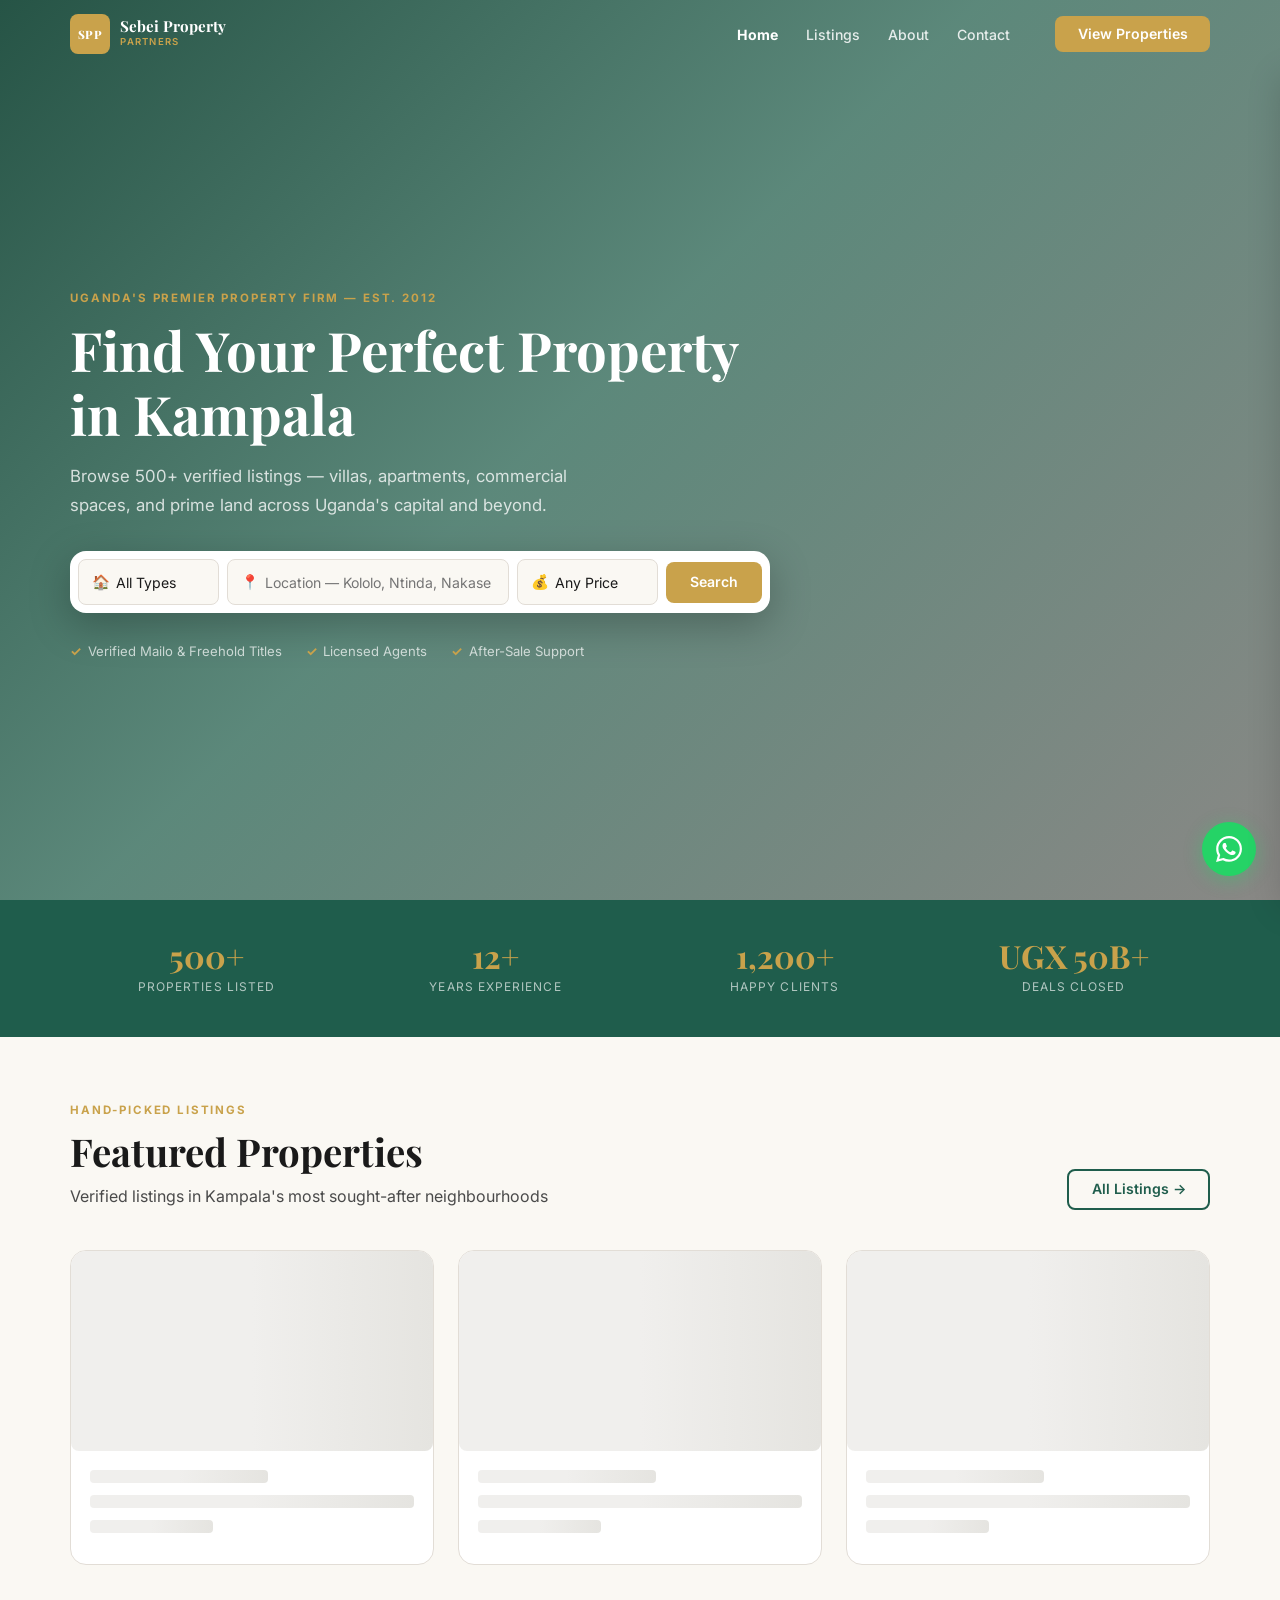
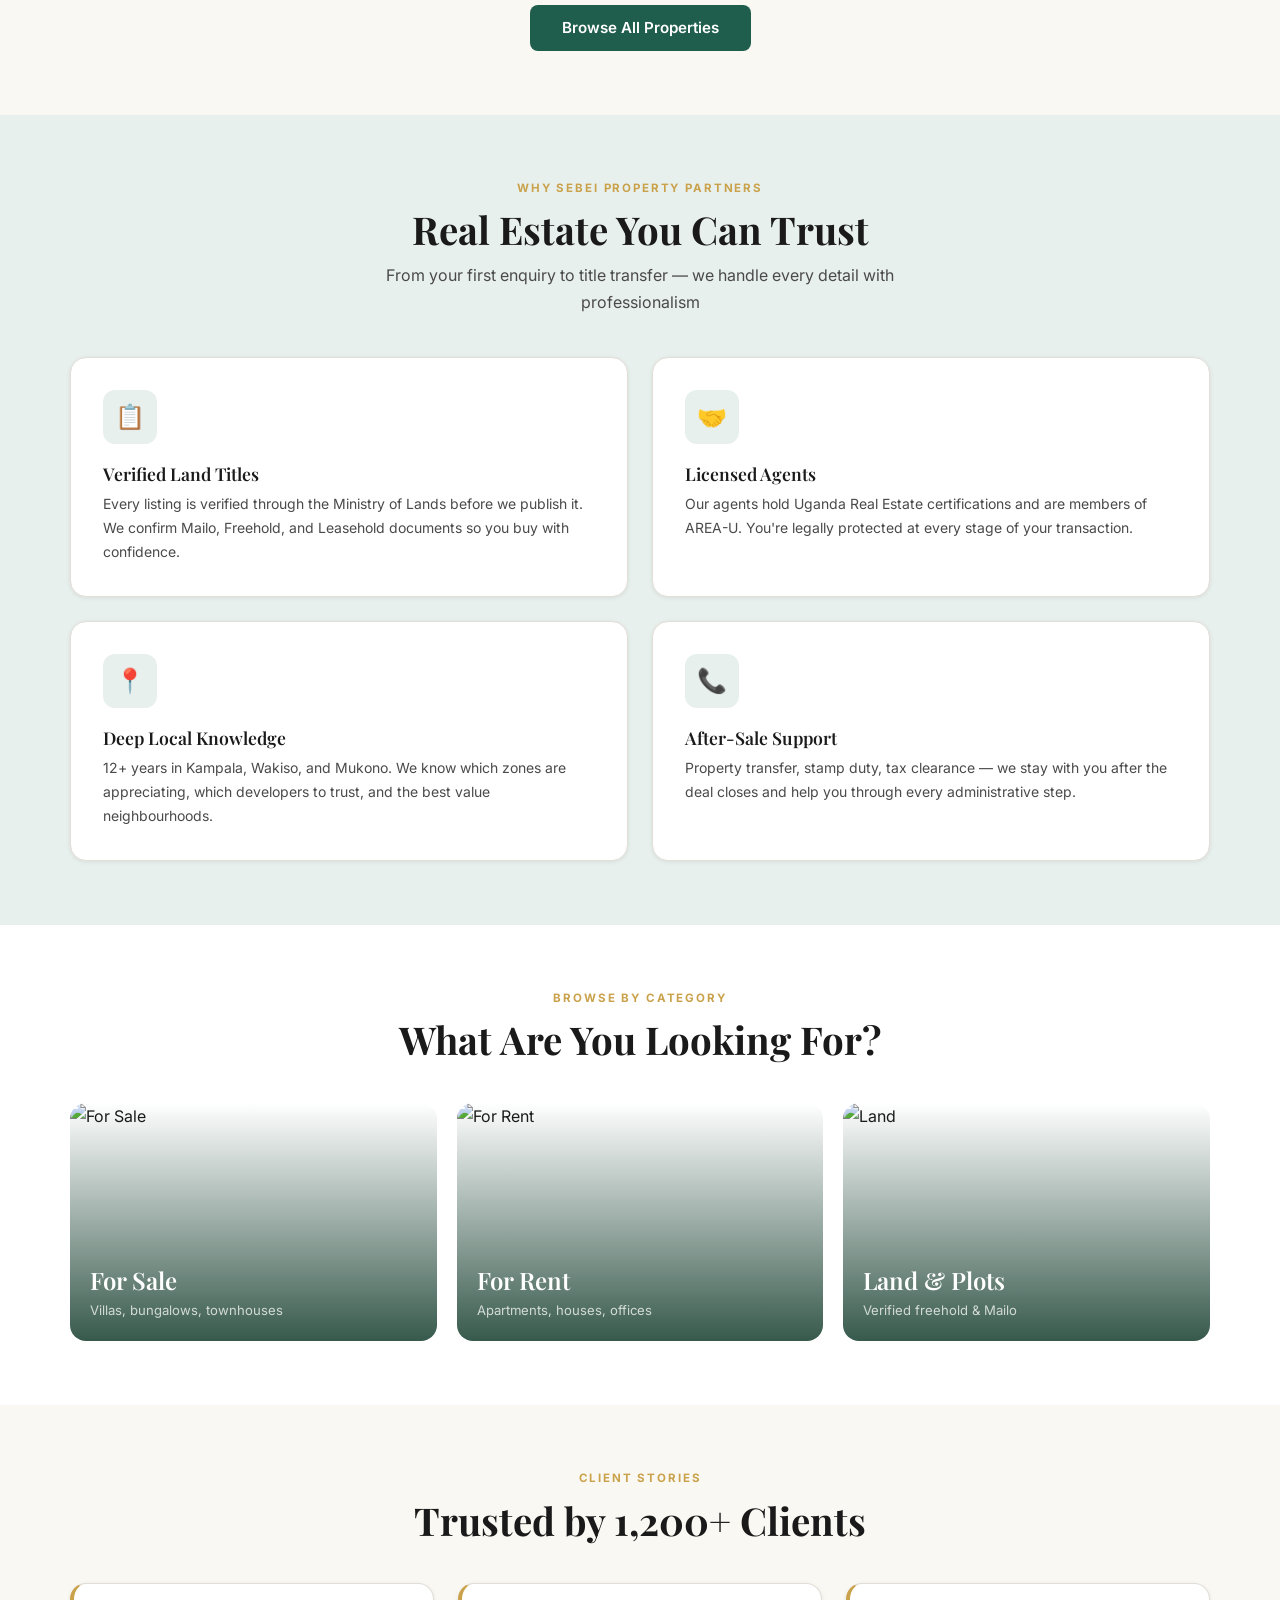
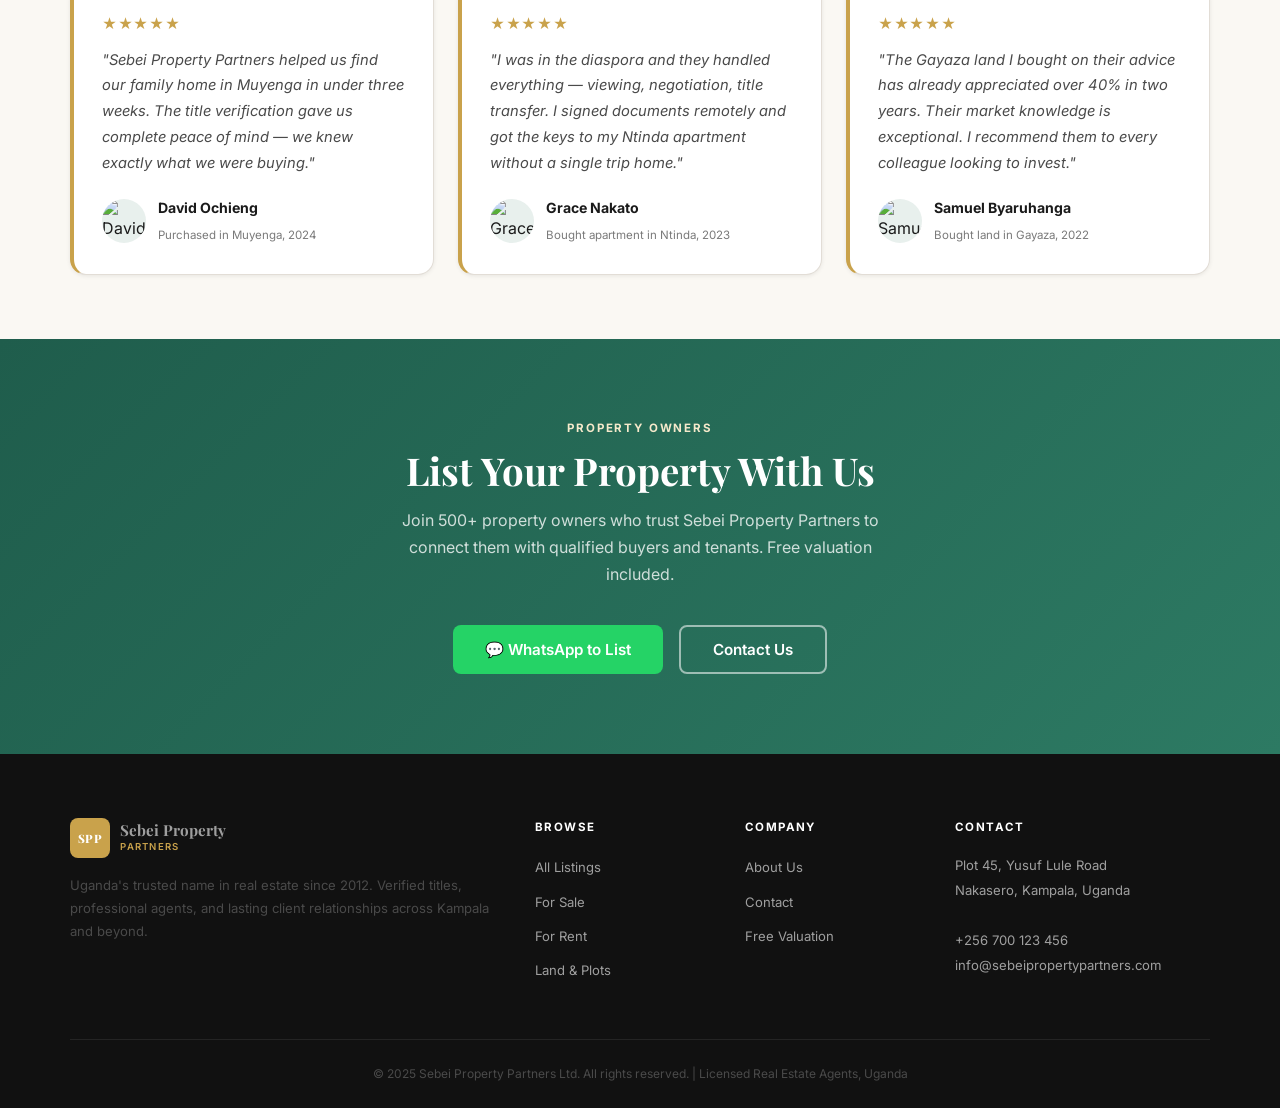
==== index.html @ 954063c1 "Launch Sebei Property Partners website Multi-page real estate site: home, listings, property detail," ====
<!DOCTYPE html>
<html lang="en">
<head>
  <meta charset="UTF-8">
  <meta name="viewport" content="width=device-width, initial-scale=1.0">
  <title>Sebei Property Partners — Premier Real Estate in Uganda</title>
  <meta name="description" content="Find your dream property in Kampala. Verified houses, apartments, and land for sale or rent. Licensed agents, verified titles.">
  <meta property="og:title" content="Sebei Property Partners">
  <meta property="og:description" content="Uganda's premier real estate firm. Verified listings, licensed agents.">
  <link rel="preconnect" href="https://fonts.googleapis.com">
  <link rel="preconnect" href="https://fonts.gstatic.com" crossorigin>
  <link href="https://fonts.googleapis.com/css2?family=Inter:wght@400;500;600;700&family=Playfair+Display:ital,wght@0,400;0,600;0,700;1,400&display=swap" rel="stylesheet">
  <script src="https://cdn.jsdelivr.net/npm/@supabase/supabase-js@2"></script>
  <link rel="stylesheet" href="css/style.css">
</head>
<body>

<!-- ===== NAV ===== -->
<nav class="nav transparent" id="mainNav">
  <div class="nav-inner">
    <a href="index.html" class="nav-logo">
      <span class="logo-icon">SPP</span>
      <div>
        <span class="logo-name">Sebei Property</span>
        <span class="logo-sub">Partners</span>
      </div>
    </a>
    <ul class="nav-links">
      <li><a href="index.html" class="active">Home</a></li>
      <li><a href="listings.html">Listings</a></li>
      <li><a href="about.html">About</a></li>
      <li><a href="contact.html">Contact</a></li>
    </ul>
    <a href="listings.html" class="btn btn-gold nav-cta">View Properties</a>
    <button class="nav-toggle" id="navToggle" aria-label="Open menu">
      <span></span><span></span><span></span>
    </button>
  </div>
</nav>
<div class="nav-mobile" id="navMobile">
  <ul>
    <li><a href="index.html">Home</a></li>
    <li><a href="listings.html">Listings</a></li>
    <li><a href="about.html">About</a></li>
    <li><a href="contact.html">Contact</a></li>
  </ul>
  <a href="listings.html" class="btn btn-gold btn-block" style="margin-top:1rem">View Properties</a>
  <a href="https://wa.me/256700123456" class="btn btn-whatsapp btn-block" style="margin-top:0.5rem" target="_blank">💬 WhatsApp Us</a>
</div>

<!-- ===== HERO ===== -->
<section class="hero">
  <div class="hero-bg"></div>
  <div class="hero-overlay"></div>
  <div class="hero-content">
    <span class="overline">Uganda's Premier Property Firm — Est. 2012</span>
    <h1>Find Your Perfect Property<br>in Kampala</h1>
    <p>Browse 500+ verified listings — villas, apartments, commercial spaces, and prime land across Uganda's capital and beyond.</p>

    <div class="search-box" id="heroSearch">
      <div class="field-wrap">
        <span class="field-icon">🏠</span>
        <select id="searchType" aria-label="Property type">
          <option value="">All Types</option>
          <option value="sale">For Sale</option>
          <option value="rent">For Rent</option>
          <option value="land">Land</option>
        </select>
      </div>
      <div class="field-wrap" style="flex:2">
        <span class="field-icon">📍</span>
        <input type="text" id="searchLocation" placeholder="Location — Kololo, Ntinda, Nakasero…" aria-label="Location">
      </div>
      <div class="field-wrap">
        <span class="field-icon">💰</span>
        <select id="searchPrice" aria-label="Max price">
          <option value="">Any Price</option>
          <option value="200000000">Up to UGX 200M</option>
          <option value="500000000">Up to UGX 500M</option>
          <option value="1000000000">Up to UGX 1B</option>
          <option value="9999999999">UGX 1B+</option>
        </select>
      </div>
      <button class="btn btn-gold" onclick="doHeroSearch()">Search</button>
    </div>

    <div class="hero-trust">
      <span>Verified Mailo &amp; Freehold Titles</span>
      <span>Licensed Agents</span>
      <span>After-Sale Support</span>
    </div>
  </div>
</section>

<!-- ===== STATS ===== -->
<div class="stats-bar">
  <div class="container">
    <div class="stats-grid">
      <div class="stat-item"><strong>500+</strong><span>Properties Listed</span></div>
      <div class="stat-item"><strong>12+</strong><span>Years Experience</span></div>
      <div class="stat-item"><strong>1,200+</strong><span>Happy Clients</span></div>
      <div class="stat-item"><strong>UGX 50B+</strong><span>Deals Closed</span></div>
    </div>
  </div>
</div>

<!-- ===== FEATURED LISTINGS ===== -->
<section class="section" style="background:var(--cream)">
  <div class="container">
    <div style="display:flex;align-items:flex-end;justify-content:space-between;flex-wrap:wrap;gap:1rem;margin-bottom:2.5rem">
      <div>
        <span class="overline">Hand-Picked Listings</span>
        <h2>Featured Properties</h2>
        <p style="margin-top:0.5rem">Verified listings in Kampala's most sought-after neighbourhoods</p>
      </div>
      <a href="listings.html" class="btn btn-outline" style="flex-shrink:0">All Listings →</a>
    </div>

    <div class="properties-grid" id="featuredGrid">
      <div class="sk-card"><div class="skeleton sk-img"></div><div class="sk-body"><div class="skeleton sk-line short"></div><div class="skeleton sk-line"></div><div class="skeleton sk-line shorter"></div></div></div>
      <div class="sk-card"><div class="skeleton sk-img"></div><div class="sk-body"><div class="skeleton sk-line short"></div><div class="skeleton sk-line"></div><div class="skeleton sk-line shorter"></div></div></div>
      <div class="sk-card"><div class="skeleton sk-img"></div><div class="sk-body"><div class="skeleton sk-line short"></div><div class="skeleton sk-line"></div><div class="skeleton sk-line shorter"></div></div></div>
    </div>

    <div style="text-align:center;margin-top:2.5rem">
      <a href="listings.html" class="btn btn-green btn-lg">Browse All Properties</a>
    </div>
  </div>
</section>

<!-- ===== WHY US ===== -->
<section class="section" style="background:var(--green-pale)">
  <div class="container">
    <div class="section-header centered">
      <span class="overline">Why Sebei Property Partners</span>
      <h2>Real Estate You Can Trust</h2>
      <p>From your first enquiry to title transfer — we handle every detail with professionalism</p>
    </div>
    <div class="pillars-grid">
      <div class="pillar-card">
        <div class="pillar-icon">📋</div>
        <h3>Verified Land Titles</h3>
        <p>Every listing is verified through the Ministry of Lands before we publish it. We confirm Mailo, Freehold, and Leasehold documents so you buy with confidence.</p>
      </div>
      <div class="pillar-card">
        <div class="pillar-icon">🤝</div>
        <h3>Licensed Agents</h3>
        <p>Our agents hold Uganda Real Estate certifications and are members of AREA-U. You're legally protected at every stage of your transaction.</p>
      </div>
      <div class="pillar-card">
        <div class="pillar-icon">📍</div>
        <h3>Deep Local Knowledge</h3>
        <p>12+ years in Kampala, Wakiso, and Mukono. We know which zones are appreciating, which developers to trust, and the best value neighbourhoods.</p>
      </div>
      <div class="pillar-card">
        <div class="pillar-icon">📞</div>
        <h3>After-Sale Support</h3>
        <p>Property transfer, stamp duty, tax clearance — we stay with you after the deal closes and help you through every administrative step.</p>
      </div>
    </div>
  </div>
</section>

<!-- ===== LISTINGS BY TYPE ===== -->
<section class="section" style="background:white">
  <div class="container">
    <div class="section-header centered">
      <span class="overline">Browse by Category</span>
      <h2>What Are You Looking For?</h2>
    </div>
    <div style="display:grid;grid-template-columns:repeat(auto-fit,minmax(240px,1fr));gap:1.25rem">
      <a href="listings.html?type=sale" style="display:block;position:relative;border-radius:var(--radius-lg);overflow:hidden;padding-top:65%;cursor:pointer;text-decoration:none">
        <img src="https://images.unsplash.com/photo-1600596542815-ffad4c1539a9?w=600&q=80" alt="For Sale" style="position:absolute;inset:0;width:100%;height:100%;object-fit:cover">
        <div style="position:absolute;inset:0;background:linear-gradient(to top,rgba(20,60,45,.85),transparent);display:flex;flex-direction:column;justify-content:flex-end;padding:1.25rem">
          <h3 style="color:white;margin-bottom:0.25rem">For Sale</h3>
          <p style="color:rgba(255,255,255,.75);font-size:0.82rem;margin:0">Villas, bungalows, townhouses</p>
        </div>
      </a>
      <a href="listings.html?type=rent" style="display:block;position:relative;border-radius:var(--radius-lg);overflow:hidden;padding-top:65%;cursor:pointer;text-decoration:none">
        <img src="https://images.unsplash.com/photo-1545324418-cc1a3fa10c00?w=600&q=80" alt="For Rent" style="position:absolute;inset:0;width:100%;height:100%;object-fit:cover">
        <div style="position:absolute;inset:0;background:linear-gradient(to top,rgba(20,60,45,.85),transparent);display:flex;flex-direction:column;justify-content:flex-end;padding:1.25rem">
          <h3 style="color:white;margin-bottom:0.25rem">For Rent</h3>
          <p style="color:rgba(255,255,255,.75);font-size:0.82rem;margin:0">Apartments, houses, offices</p>
        </div>
      </a>
      <a href="listings.html?type=land" style="display:block;position:relative;border-radius:var(--radius-lg);overflow:hidden;padding-top:65%;cursor:pointer;text-decoration:none">
        <img src="https://images.unsplash.com/photo-1500382017468-9049fed747ef?w=600&q=80" alt="Land" style="position:absolute;inset:0;width:100%;height:100%;object-fit:cover">
        <div style="position:absolute;inset:0;background:linear-gradient(to top,rgba(20,60,45,.85),transparent);display:flex;flex-direction:column;justify-content:flex-end;padding:1.25rem">
          <h3 style="color:white;margin-bottom:0.25rem">Land &amp; Plots</h3>
          <p style="color:rgba(255,255,255,.75);font-size:0.82rem;margin:0">Verified freehold &amp; Mailo</p>
        </div>
      </a>
    </div>
  </div>
</section>

<!-- ===== TESTIMONIALS ===== -->
<section class="section" style="background:var(--cream)">
  <div class="container">
    <div class="section-header centered">
      <span class="overline">Client Stories</span>
      <h2>Trusted by 1,200+ Clients</h2>
    </div>
    <div class="testimonials-grid">
      <div class="testimonial-card">
        <div class="testimonial-stars">★★★★★</div>
        <p class="testimonial-text">"Sebei Property Partners helped us find our family home in Muyenga in under three weeks. The title verification gave us complete peace of mind — we knew exactly what we were buying."</p>
        <div class="testimonial-author">
          <div class="t-avatar"><img src="https://images.unsplash.com/photo-1507003211169-0a1dd7228f2d?w=80&h=80&fit=crop&crop=face&q=80" alt="David Ochieng" loading="lazy"></div>
          <div><strong>David Ochieng</strong><span>Purchased in Muyenga, 2024</span></div>
        </div>
      </div>
      <div class="testimonial-card">
        <div class="testimonial-stars">★★★★★</div>
        <p class="testimonial-text">"I was in the diaspora and they handled everything — viewing, negotiation, title transfer. I signed documents remotely and got the keys to my Ntinda apartment without a single trip home."</p>
        <div class="testimonial-author">
          <div class="t-avatar"><img src="https://images.unsplash.com/photo-1573497019940-1c28c88b4f3e?w=80&h=80&fit=crop&crop=face&q=80" alt="Grace Nakato" loading="lazy"></div>
          <div><strong>Grace Nakato</strong><span>Bought apartment in Ntinda, 2023</span></div>
        </div>
      </div>
      <div class="testimonial-card">
        <div class="testimonial-stars">★★★★★</div>
        <p class="testimonial-text">"The Gayaza land I bought on their advice has already appreciated over 40% in two years. Their market knowledge is exceptional. I recommend them to every colleague looking to invest."</p>
        <div class="testimonial-author">
          <div class="t-avatar"><img src="https://images.unsplash.com/photo-1560250097-0b93528c311a?w=80&h=80&fit=crop&crop=face&q=80" alt="Samuel Byaruhanga" loading="lazy"></div>
          <div><strong>Samuel Byaruhanga</strong><span>Bought land in Gayaza, 2022</span></div>
        </div>
      </div>
    </div>
  </div>
</section>

<!-- ===== CTA — LIST YOUR PROPERTY ===== -->
<section class="cta-section">
  <div class="container">
    <span class="overline" style="color:var(--gold-pale)">Property Owners</span>
    <h2>List Your Property With Us</h2>
    <p>Join 500+ property owners who trust Sebei Property Partners to connect them with qualified buyers and tenants. Free valuation included.</p>
    <div class="cta-buttons">
      <a href="https://wa.me/256700123456?text=Hello%2C%20I%20would%20like%20to%20list%20my%20property%20with%20Sebei%20Property%20Partners.%20Please%20guide%20me." class="btn btn-whatsapp btn-lg" target="_blank">
        💬 WhatsApp to List
      </a>
      <a href="contact.html" class="btn btn-outline-white btn-lg">Contact Us</a>
    </div>
  </div>
</section>

<!-- ===== FOOTER ===== -->
<footer class="footer">
  <div class="container">
    <div class="footer-grid">
      <div class="footer-brand">
        <a href="index.html" class="nav-logo">
          <span class="logo-icon">SPP</span>
          <div>
            <span class="logo-name">Sebei Property</span>
            <span class="logo-sub">Partners</span>
          </div>
        </a>
        <p>Uganda's trusted name in real estate since 2012. Verified titles, professional agents, and lasting client relationships across Kampala and beyond.</p>
      </div>
      <div>
        <h5>Browse</h5>
        <ul>
          <li><a href="listings.html">All Listings</a></li>
          <li><a href="listings.html?type=sale">For Sale</a></li>
          <li><a href="listings.html?type=rent">For Rent</a></li>
          <li><a href="listings.html?type=land">Land &amp; Plots</a></li>
        </ul>
      </div>
      <div>
        <h5>Company</h5>
        <ul>
          <li><a href="about.html">About Us</a></li>
          <li><a href="contact.html">Contact</a></li>
          <li><a href="contact.html">Free Valuation</a></li>
        </ul>
      </div>
      <div>
        <h5>Contact</h5>
        <address>
          Plot 45, Yusuf Lule Road<br>
          Nakasero, Kampala, Uganda<br><br>
          <a href="tel:+256700123456">+256 700 123 456</a><br>
          <a href="mailto:info@sebeipropertypartners.com">info@sebeipropertypartners.com</a>
        </address>
      </div>
    </div>
    <div class="footer-bottom">
      <p>© 2025 Sebei Property Partners Ltd. All rights reserved. | Licensed Real Estate Agents, Uganda</p>
    </div>
  </div>
</footer>

<!-- WhatsApp float -->
<a href="https://wa.me/256700123456" class="wa-float" target="_blank" title="Chat on WhatsApp">
  <svg width="26" height="26" viewBox="0 0 24 24" fill="currentColor"><path d="M17.472 14.382c-.297-.149-1.758-.867-2.03-.967-.273-.099-.471-.148-.67.15-.197.297-.767.966-.94 1.164-.173.199-.347.223-.644.075-.297-.15-1.255-.463-2.39-1.475-.883-.788-1.48-1.761-1.653-2.059-.173-.297-.018-.458.13-.606.134-.133.298-.347.446-.52.149-.174.198-.298.298-.497.099-.198.05-.371-.025-.52-.075-.149-.669-1.612-.916-2.207-.242-.579-.487-.5-.669-.51-.173-.008-.371-.01-.57-.01-.198 0-.52.074-.792.372-.272.297-1.04 1.016-1.04 2.479 0 1.462 1.065 2.875 1.213 3.074.149.198 2.096 3.2 5.077 4.487.709.306 1.262.489 1.694.625.712.227 1.36.195 1.871.118.571-.085 1.758-.719 2.006-1.413.248-.694.248-1.289.173-1.413-.074-.124-.272-.198-.57-.347m-5.421 7.403h-.004a9.87 9.87 0 01-5.031-1.378l-.361-.214-3.741.982.998-3.648-.235-.374a9.86 9.86 0 01-1.51-5.26c.001-5.45 4.436-9.884 9.888-9.884 2.64 0 5.122 1.03 6.988 2.898a9.825 9.825 0 012.893 6.994c-.003 5.45-4.437 9.884-9.885 9.884m8.413-18.297A11.815 11.815 0 0012.05 0C5.495 0 .16 5.335.157 11.892c0 2.096.547 4.142 1.588 5.945L.057 24l6.305-1.654a11.882 11.882 0 005.683 1.448h.005c6.554 0 11.89-5.335 11.893-11.893a11.821 11.821 0 00-3.48-8.413z"/></svg>
</a>

<div class="toast-wrap" id="toastWrap"></div>

<script src="js/config.js"></script>
<script src="js/main.js"></script>
</body>
</html>
---- css/style.css ----
/* ============================================================
   SEBEI PROPERTY PARTNERS — Global Styles
   Colors: Deep Green #1f5d4c | Brass Gold #c9a24b | Cream #faf8f3
   ============================================================ */

/* ===== VARIABLES ===== */
:root {
  --green:        #1f5d4c;
  --green-hover:  #174a3c;
  --green-mid:    #2d7a63;
  --green-pale:   #e8f0ed;
  --gold:         #c9a24b;
  --gold-hover:   #b8913c;
  --gold-pale:    #f5e9cb;
  --cream:        #faf8f3;
  --white:        #ffffff;
  --dark:         #1a1a1a;
  --mid:          #4a4a4a;
  --muted:        #7a7a7a;
  --border:       #e2ddd6;
  --shadow-sm:    0 1px 4px rgba(0,0,0,.08);
  --shadow-md:    0 4px 16px rgba(0,0,0,.1);
  --shadow-lg:    0 8px 32px rgba(0,0,0,.15);
  --radius:       8px;
  --radius-lg:    16px;
  --nav-h:        68px;
  --t:            0.2s ease;
}

/* ===== RESET ===== */
*, *::before, *::after { box-sizing: border-box; margin: 0; padding: 0; }
html { scroll-behavior: smooth; -webkit-text-size-adjust: 100%; }
body {
  font-family: 'Inter', -apple-system, BlinkMacSystemFont, 'Segoe UI', sans-serif;
  font-size: 16px;
  line-height: 1.65;
  color: var(--dark);
  background: var(--cream);
  -webkit-font-smoothing: antialiased;
}
img { max-width: 100%; height: auto; display: block; }
a { color: inherit; text-decoration: none; }
ul { list-style: none; }
button { cursor: pointer; border: none; background: none; font-family: inherit; font-size: inherit; }
input, select, textarea { font-family: inherit; font-size: inherit; }
select { appearance: none; -webkit-appearance: none; }

/* ===== TYPOGRAPHY ===== */
h1, h2, h3, h4 {
  font-family: 'Playfair Display', Georgia, 'Times New Roman', serif;
  line-height: 1.18;
  color: var(--dark);
}
h1 { font-size: clamp(2rem, 6vw, 3.4rem); font-weight: 700; }
h2 { font-size: clamp(1.6rem, 4vw, 2.4rem); font-weight: 700; }
h3 { font-size: clamp(1.15rem, 3vw, 1.5rem); font-weight: 600; }
h4 { font-size: 1rem; font-weight: 700; }
p  { color: var(--mid); line-height: 1.7; }

/* ===== UTILITIES ===== */
.container   { width: 100%; max-width: 1180px; margin: 0 auto; padding: 0 1.25rem; }
.section     { padding: 4rem 0; }
.section-lg  { padding: 5.5rem 0; }
.text-center { text-align: center; }
.text-gold   { color: var(--gold); }
.text-green  { color: var(--green); }
.hidden      { display: none !important; }
.sr-only     { position: absolute; width: 1px; height: 1px; overflow: hidden; clip: rect(0,0,0,0); }

.overline {
  display: block;
  font-size: 0.72rem;
  font-weight: 700;
  letter-spacing: 0.16em;
  text-transform: uppercase;
  color: var(--gold);
  margin-bottom: 0.6rem;
}

.section-header { margin-bottom: 2.5rem; }
.section-header p { margin-top: 0.6rem; max-width: 560px; }
.section-header.centered { text-align: center; }
.section-header.centered p { margin: 0.6rem auto 0; }

/* ===== BUTTONS ===== */
.btn {
  display: inline-flex;
  align-items: center;
  justify-content: center;
  gap: 0.45rem;
  padding: 0.7rem 1.4rem;
  border-radius: var(--radius);
  font-weight: 600;
  font-size: 0.88rem;
  transition: all var(--t);
  white-space: nowrap;
  line-height: 1;
}
.btn-green  { background: var(--green); color: var(--white); }
.btn-green:hover  { background: var(--green-hover); transform: translateY(-1px); box-shadow: var(--shadow-md); }
.btn-gold   { background: var(--gold);  color: var(--white); }
.btn-gold:hover   { background: var(--gold-hover);  transform: translateY(-1px); box-shadow: var(--shadow-md); }
.btn-outline {
  background: transparent;
  color: var(--green);
  border: 2px solid var(--green);
}
.btn-outline:hover { background: var(--green); color: white; }
.btn-outline-white {
  background: transparent;
  color: white;
  border: 2px solid rgba(255,255,255,.55);
}
.btn-outline-white:hover { background: rgba(255,255,255,.12); border-color: rgba(255,255,255,.8); }
.btn-whatsapp { background: #25D366; color: white; }
.btn-whatsapp:hover { background: #1ebe5d; transform: translateY(-1px); box-shadow: 0 4px 16px rgba(37,211,102,.35); }
.btn-lg  { padding: 0.95rem 2rem; font-size: 0.95rem; }
.btn-sm  { padding: 0.45rem 0.875rem; font-size: 0.78rem; }
.btn-block { width: 100%; }

/* ===== NAVIGATION ===== */
.nav {
  position: fixed;
  top: 0; left: 0; right: 0;
  height: var(--nav-h);
  z-index: 900;
  transition: background var(--t), box-shadow var(--t);
}
.nav.transparent { background: transparent; }
.nav.scrolled { background: var(--white); box-shadow: var(--shadow-sm); }
.nav.solid { background: var(--green); }

.nav-inner {
  display: flex;
  align-items: center;
  height: 100%;
  max-width: 1180px;
  margin: 0 auto;
  padding: 0 1.25rem;
  gap: 1.5rem;
}

.nav-logo {
  display: flex;
  align-items: center;
  gap: 0.65rem;
  flex-shrink: 0;
}
.logo-icon {
  width: 40px; height: 40px;
  background: var(--gold);
  color: white;
  font-weight: 800;
  font-size: 0.72rem;
  border-radius: 8px;
  display: flex; align-items: center; justify-content: center;
  letter-spacing: 0.04em;
  font-family: 'Playfair Display', serif;
  flex-shrink: 0;
}
.logo-name {
  display: block;
  font-family: 'Playfair Display', serif;
  font-weight: 700;
  font-size: 0.95rem;
  line-height: 1.1;
}
.logo-sub {
  display: block;
  font-size: 0.6rem;
  letter-spacing: 0.13em;
  text-transform: uppercase;
  color: var(--gold);
  font-weight: 600;
}
.nav.transparent .logo-name,
.nav.solid .logo-name { color: white; }
.nav.scrolled .logo-name { color: var(--dark); }

.nav-links {
  display: none;
  gap: 0.15rem;
  margin-left: auto;
}
.nav-links a {
  padding: 0.45rem 0.8rem;
  border-radius: 6px;
  font-weight: 500;
  font-size: 0.88rem;
  transition: all var(--t);
}
.nav.transparent .nav-links a,
.nav.solid .nav-links a { color: rgba(255,255,255,.85); }
.nav.transparent .nav-links a:hover,
.nav.solid .nav-links a:hover { color: white; background: rgba(255,255,255,.12); }
.nav.scrolled .nav-links a { color: var(--mid); }
.nav.scrolled .nav-links a:hover { color: var(--green); background: var(--green-pale); }
.nav-links a.active { font-weight: 700; }
.nav.scrolled .nav-links a.active { color: var(--green); }
.nav.transparent .nav-links a.active,
.nav.solid .nav-links a.active { color: white; }

.nav-cta { margin-left: 0.5rem; display: none; }

.nav-toggle {
  margin-left: auto;
  display: flex;
  flex-direction: column;
  gap: 4.5px;
  padding: 5px;
  border-radius: 4px;
  transition: all var(--t);
}
.nav-toggle span {
  display: block;
  width: 22px;
  height: 2px;
  background: currentColor;
  border-radius: 2px;
  transition: all var(--t);
}
.nav.transparent .nav-toggle,
.nav.solid .nav-toggle { color: white; }
.nav.scrolled .nav-toggle { color: var(--dark); }
.nav-toggle.open span:nth-child(1) { transform: translateY(6.5px) rotate(45deg); }
.nav-toggle.open span:nth-child(2) { opacity: 0; }
.nav-toggle.open span:nth-child(3) { transform: translateY(-6.5px) rotate(-45deg); }

.nav-mobile {
  position: fixed;
  inset: var(--nav-h) 0 0 0;
  background: var(--white);
  z-index: 899;
  overflow-y: auto;
  padding: 1rem 1.25rem 2rem;
  transform: translateX(100%);
  transition: transform 0.25s ease;
  box-shadow: var(--shadow-lg);
}
.nav-mobile.open { transform: translateX(0); }
.nav-mobile ul li a {
  display: block;
  padding: 0.85rem 1rem;
  color: var(--dark);
  font-weight: 500;
  font-size: 1rem;
  border-radius: var(--radius);
  border-bottom: 1px solid var(--border);
}
.nav-mobile ul li:last-child a { border-bottom: none; }
.nav-mobile ul li a:hover { background: var(--green-pale); color: var(--green); }
.nav-mobile .btn { margin-top: 1rem; display: flex; }

@media (min-width: 768px) {
  .nav-links { display: flex; }
  .nav-cta   { display: inline-flex; }
  .nav-toggle { display: none; }
}

/* ===== HERO ===== */
.hero {
  position: relative;
  min-height: 100svh;
  display: flex;
  align-items: center;
  overflow: hidden;
}
.hero-bg {
  position: absolute;
  inset: 0;
  background-image: url('https://images.unsplash.com/photo-1600047509807-ba8f99d2cdde?w=1800&q=85');
  background-size: cover;
  background-position: center 30%;
  transform: scale(1.03);
  transition: transform 8s ease;
}
.hero-bg.loaded { transform: scale(1); }
.hero-overlay {
  position: absolute;
  inset: 0;
  background: linear-gradient(135deg, rgba(20,70,55,.92) 0%, rgba(31,93,76,.72) 45%, rgba(0,0,0,.45) 100%);
}
.hero-content {
  position: relative;
  z-index: 1;
  color: white;
  padding: calc(var(--nav-h) + 4rem) 1.25rem 5rem;
  width: 100%;
  max-width: 1180px;
  margin: 0 auto;
}
.hero-content h1 { color: white; margin-bottom: 1rem; max-width: 680px; }
.hero-content > p { color: rgba(255,255,255,.78); max-width: 520px; font-size: 1.05rem; margin-bottom: 2rem; }

.hero-trust {
  display: flex;
  gap: 1.5rem;
  margin-top: 1.75rem;
  flex-wrap: wrap;
}
.hero-trust span {
  color: rgba(255,255,255,.7);
  font-size: 0.82rem;
  display: flex;
  align-items: center;
  gap: 0.35rem;
}
.hero-trust span::before {
  content: '✓';
  color: var(--gold);
  font-weight: 700;
}

/* ===== SEARCH BOX ===== */
.search-box {
  background: white;
  border-radius: var(--radius-lg);
  padding: 0.5rem;
  display: flex;
  flex-direction: column;
  gap: 0.5rem;
  max-width: 700px;
  box-shadow: 0 12px 40px rgba(0,0,0,.25);
}
.search-box .field-wrap {
  position: relative;
  flex: 1;
}
.search-box .field-wrap .field-icon {
  position: absolute;
  left: 0.875rem;
  top: 50%;
  transform: translateY(-50%);
  color: var(--muted);
  font-size: 0.9rem;
  pointer-events: none;
}
.search-box select,
.search-box input {
  width: 100%;
  padding: 0.85rem 1rem 0.85rem 2.3rem;
  border: 1.5px solid var(--border);
  border-radius: var(--radius);
  font-size: 0.88rem;
  color: var(--dark);
  background: var(--cream);
  transition: border-color var(--t);
}
.search-box select:focus,
.search-box input:focus { outline: none; border-color: var(--gold); }
.search-box .btn { padding: 0.85rem 1.5rem; border-radius: var(--radius); }

@media (min-width: 640px) {
  .search-box { flex-direction: row; flex-wrap: nowrap; align-items: center; }
  .search-box .field-wrap { min-width: 0; }
}

/* ===== STATS BAR ===== */
.stats-bar {
  background: var(--green);
  padding: 2.5rem 0;
}
.stats-grid {
  display: grid;
  grid-template-columns: repeat(2, 1fr);
  gap: 2rem 1rem;
  text-align: center;
}
.stat-item strong {
  display: block;
  font-family: 'Playfair Display', serif;
  font-size: 2rem;
  font-weight: 700;
  color: var(--gold);
  line-height: 1;
}
.stat-item span {
  font-size: 0.75rem;
  color: rgba(255,255,255,.65);
  text-transform: uppercase;
  letter-spacing: 0.09em;
  margin-top: 0.3rem;
  display: block;
}
@media (min-width: 640px) { .stats-grid { grid-template-columns: repeat(4, 1fr); } }

/* ===== PROPERTIES GRID ===== */
.properties-grid {
  display: grid;
  grid-template-columns: 1fr;
  gap: 1.5rem;
}
@media (min-width: 580px) { .properties-grid { grid-template-columns: repeat(2, 1fr); } }
@media (min-width: 1024px) { .properties-grid { grid-template-columns: repeat(3, 1fr); } }

/* ===== PROPERTY CARD ===== */
.property-card {
  background: var(--white);
  border-radius: var(--radius-lg);
  overflow: hidden;
  box-shadow: var(--shadow-sm);
  transition: transform 0.25s ease, box-shadow 0.25s ease;
  display: flex;
  flex-direction: column;
  cursor: pointer;
  border: 1px solid var(--border);
}
.property-card:hover {
  transform: translateY(-5px);
  box-shadow: var(--shadow-lg);
}
.card-image {
  position: relative;
  padding-top: 65%;
  overflow: hidden;
  background: var(--green-pale);
}
.card-image img {
  position: absolute;
  inset: 0;
  width: 100%; height: 100%;
  object-fit: cover;
  transition: transform 0.45s ease;
}
.property-card:hover .card-image img { transform: scale(1.07); }

.card-badge {
  position: absolute;
  top: 0.75rem;
  left: 0.75rem;
  padding: 0.28rem 0.7rem;
  border-radius: 50px;
  font-size: 0.68rem;
  font-weight: 700;
  text-transform: uppercase;
  letter-spacing: 0.08em;
}
.badge-sale { background: var(--gold);     color: white; }
.badge-rent { background: var(--green);    color: white; }
.badge-land { background: #7a5c1e;         color: white; }
.badge-sold { background: #8a8a8a;         color: white; }

.card-body { padding: 1.2rem; flex: 1; display: flex; flex-direction: column; }
.card-price {
  font-family: 'Playfair Display', serif;
  font-size: 1.35rem;
  font-weight: 700;
  color: var(--green);
  line-height: 1.1;
}
.card-price-note { font-size: 0.72rem; color: var(--muted); font-family: 'Inter', sans-serif; font-weight: 400; margin-left: 0.25rem; }
.card-title {
  font-family: 'Inter', sans-serif;
  font-size: 0.92rem;
  font-weight: 600;
  color: var(--dark);
  margin: 0.35rem 0 0.4rem;
  line-height: 1.35;
}
.card-location {
  font-size: 0.78rem;
  color: var(--muted);
  display: flex;
  align-items: center;
  gap: 0.2rem;
  margin-bottom: auto;
  padding-bottom: 0.875rem;
}
.card-features {
  display: flex;
  gap: 1rem;
  padding-top: 0.875rem;
  border-top: 1px solid var(--border);
  font-size: 0.78rem;
  color: var(--mid);
}
.card-features span { display: flex; align-items: center; gap: 0.3rem; }

/* ===== FILTERS ===== */
.filters-section {
  background: var(--white);
  border-bottom: 1px solid var(--border);
  padding: 0.875rem 0;
  position: sticky;
  top: var(--nav-h);
  z-index: 100;
  box-shadow: var(--shadow-sm);
}
.filters-inner {
  display: flex;
  flex-direction: column;
  gap: 0.75rem;
}
.filter-tabs { display: flex; gap: 0.4rem; flex-wrap: wrap; }
.filter-tab {
  padding: 0.45rem 1rem;
  border-radius: 50px;
  border: 1.5px solid var(--border);
  font-size: 0.82rem;
  font-weight: 600;
  color: var(--mid);
  transition: all var(--t);
  background: transparent;
  cursor: pointer;
}
.filter-tab:hover  { border-color: var(--green); color: var(--green); }
.filter-tab.active { background: var(--green); color: white; border-color: var(--green); }

.filter-selects { display: flex; gap: 0.5rem; flex-wrap: wrap; }
.filter-select-wrap { position: relative; flex: 1; min-width: 130px; }
.filter-select-wrap::after {
  content: '▾';
  position: absolute;
  right: 0.75rem;
  top: 50%;
  transform: translateY(-50%);
  pointer-events: none;
  font-size: 0.75rem;
  color: var(--muted);
}
.filter-select {
  width: 100%;
  padding: 0.5rem 2rem 0.5rem 0.875rem;
  border: 1.5px solid var(--border);
  border-radius: var(--radius);
  font-size: 0.82rem;
  color: var(--mid);
  background: var(--cream);
  cursor: pointer;
}
.filter-select:focus { outline: none; border-color: var(--gold); }
@media (min-width: 768px) {
  .filters-inner { flex-direction: row; align-items: center; justify-content: space-between; }
  .filter-select-wrap { min-width: 150px; flex: 0 0 auto; }
}

/* ===== LISTINGS COUNT ===== */
.listings-count {
  font-size: 0.82rem;
  color: var(--muted);
  margin-bottom: 1.5rem;
}
.listings-count strong { color: var(--dark); }

/* ===== PROPERTY DETAIL ===== */
.property-page { padding-top: var(--nav-h); }

.gallery-main {
  position: relative;
  border-radius: var(--radius-lg);
  overflow: hidden;
  padding-top: 58%;
  background: var(--green-pale);
  cursor: zoom-in;
}
.gallery-main img {
  position: absolute;
  inset: 0;
  width: 100%; height: 100%;
  object-fit: cover;
  transition: opacity 0.25s ease;
}
.gallery-nav {
  position: absolute;
  top: 50%;
  transform: translateY(-50%);
  display: flex;
  justify-content: space-between;
  width: 100%;
  padding: 0 0.75rem;
  pointer-events: none;
}
.gallery-nav button {
  background: rgba(255,255,255,.85);
  border: none;
  border-radius: 50%;
  width: 40px; height: 40px;
  font-size: 1.1rem;
  display: flex; align-items: center; justify-content: center;
  cursor: pointer;
  pointer-events: all;
  transition: background var(--t);
  backdrop-filter: blur(4px);
}
.gallery-nav button:hover { background: white; }
.gallery-count {
  position: absolute;
  bottom: 0.75rem;
  right: 0.75rem;
  background: rgba(0,0,0,.55);
  color: white;
  font-size: 0.75rem;
  padding: 0.2rem 0.6rem;
  border-radius: 50px;
  backdrop-filter: blur(4px);
}

.gallery-thumbs {
  display: flex;
  gap: 0.5rem;
  margin-top: 0.5rem;
  overflow-x: auto;
  padding-bottom: 0.25rem;
  scrollbar-width: thin;
}
.gallery-thumb {
  flex-shrink: 0;
  width: 76px; height: 58px;
  border-radius: var(--radius);
  overflow: hidden;
  cursor: pointer;
  border: 2.5px solid transparent;
  transition: border-color var(--t);
  opacity: 0.7;
}
.gallery-thumb.active { border-color: var(--gold); opacity: 1; }
.gallery-thumb:hover { opacity: 1; }
.gallery-thumb img { width: 100%; height: 100%; object-fit: cover; }

@media (min-width: 1024px) {
  .property-detail-layout {
    display: grid;
    grid-template-columns: 1fr 340px;
    gap: 2rem;
    align-items: start;
  }
}

.feature-chips {
  display: grid;
  grid-template-columns: repeat(2, 1fr);
  gap: 0.75rem;
  margin: 1.75rem 0;
}
@media (min-width: 480px) { .feature-chips { grid-template-columns: repeat(4, 1fr); } }
.feature-chip {
  background: var(--green-pale);
  border-radius: var(--radius);
  padding: 0.875rem 0.75rem;
  text-align: center;
}
.feature-chip strong {
  display: block;
  font-family: 'Playfair Display', serif;
  font-size: 1.3rem;
  color: var(--green);
  line-height: 1;
}
.feature-chip span {
  font-size: 0.7rem;
  color: var(--muted);
  text-transform: uppercase;
  letter-spacing: 0.06em;
  margin-top: 0.25rem;
  display: block;
}

.enquire-card {
  background: var(--white);
  border-radius: var(--radius-lg);
  padding: 1.5rem;
  box-shadow: var(--shadow-md);
  border: 1px solid var(--border);
  position: sticky;
  top: calc(var(--nav-h) + 1.5rem);
}
.enquire-card .eq-price {
  font-family: 'Playfair Display', serif;
  font-size: 1.9rem;
  font-weight: 700;
  color: var(--green);
  line-height: 1;
}
.enquire-card .eq-note { font-size: 0.78rem; color: var(--muted); margin: 0.25rem 0 1.5rem; }
.enquire-card .btn { margin-bottom: 0.75rem; }
.enquire-divider {
  height: 1px;
  background: var(--border);
  margin: 1.25rem 0;
}
.enquire-detail-row {
  display: flex;
  justify-content: space-between;
  font-size: 0.85rem;
  padding: 0.4rem 0;
}
.enquire-detail-row span:first-child { color: var(--muted); }
.enquire-detail-row span:last-child { font-weight: 600; color: var(--dark); }

/* ===== PAGE HERO ===== */
.page-hero {
  background: linear-gradient(135deg, var(--green) 0%, var(--green-mid) 100%);
  padding: calc(var(--nav-h) + 2.5rem) 0 3rem;
  color: white;
}
.page-hero h1 { color: white; margin-bottom: 0.5rem; }
.page-hero p { color: rgba(255,255,255,.75); max-width: 540px; }

.breadcrumb {
  display: flex;
  align-items: center;
  gap: 0.4rem;
  font-size: 0.78rem;
  color: rgba(255,255,255,.55);
  margin-bottom: 0.75rem;
  flex-wrap: wrap;
}
.breadcrumb a { color: rgba(255,255,255,.55); transition: color var(--t); }
.breadcrumb a:hover { color: white; }
.breadcrumb-sep { color: rgba(255,255,255,.35); }

/* ===== CTA SECTION ===== */
.cta-section {
  background: linear-gradient(135deg, var(--green) 0%, var(--green-mid) 100%);
  padding: 5rem 0;
  text-align: center;
}
.cta-section h2 { color: white; margin-bottom: 0.875rem; }
.cta-section > .container > p { color: rgba(255,255,255,.78); max-width: 520px; margin: 0 auto 2.25rem; }
.cta-buttons { display: flex; gap: 1rem; justify-content: center; flex-wrap: wrap; }

/* ===== TESTIMONIALS ===== */
.testimonials-grid {
  display: grid;
  grid-template-columns: 1fr;
  gap: 1.5rem;
}
@media (min-width: 768px) { .testimonials-grid { grid-template-columns: repeat(3, 1fr); } }

.testimonial-card {
  background: var(--white);
  border-radius: var(--radius-lg);
  padding: 1.75rem;
  box-shadow: var(--shadow-sm);
  border: 1px solid var(--border);
  border-left: 4px solid var(--gold);
}
.testimonial-stars { color: var(--gold); font-size: 0.9rem; margin-bottom: 0.75rem; letter-spacing: 0.05em; }
.testimonial-text {
  font-style: italic;
  color: var(--mid);
  font-size: 0.92rem;
  line-height: 1.75;
  margin-bottom: 1.25rem;
}
.testimonial-author { display: flex; align-items: center; gap: 0.75rem; }
.t-avatar {
  width: 44px; height: 44px;
  border-radius: 50%;
  overflow: hidden;
  background: var(--green-pale);
  flex-shrink: 0;
}
.t-avatar img { width: 100%; height: 100%; object-fit: cover; }
.testimonial-author strong { display: block; font-size: 0.88rem; color: var(--dark); }
.testimonial-author span  { font-size: 0.72rem; color: var(--muted); }

/* ===== PILLARS ===== */
.pillars-grid {
  display: grid;
  grid-template-columns: 1fr;
  gap: 1.5rem;
}
@media (min-width: 600px) { .pillars-grid { grid-template-columns: repeat(2, 1fr); } }

.pillar-card {
  background: var(--white);
  border-radius: var(--radius-lg);
  padding: 2rem;
  box-shadow: var(--shadow-sm);
  border: 1px solid var(--border);
  transition: box-shadow var(--t);
}
.pillar-card:hover { box-shadow: var(--shadow-md); }
.pillar-icon {
  width: 54px; height: 54px;
  background: var(--green-pale);
  border-radius: 12px;
  display: flex; align-items: center; justify-content: center;
  font-size: 1.5rem;
  margin-bottom: 1.25rem;
}
.pillar-card h3 { font-size: 1.1rem; margin-bottom: 0.5rem; }
.pillar-card p   { font-size: 0.875rem; }

/* ===== TEAM ===== */
.team-grid {
  display: grid;
  grid-template-columns: repeat(2, 1fr);
  gap: 1.5rem;
}
@media (min-width: 640px) { .team-grid { grid-template-columns: repeat(4, 1fr); } }

.team-card { text-align: center; }
.team-avatar {
  width: 100%; padding-top: 100%;
  border-radius: var(--radius-lg);
  overflow: hidden;
  position: relative;
  margin-bottom: 1rem;
  background: var(--green-pale);
}
.team-avatar img { position: absolute; inset: 0; width: 100%; height: 100%; object-fit: cover; }
.team-card h4 { margin-bottom: 0.2rem; }
.team-card .role { font-size: 0.78rem; color: var(--gold); font-weight: 600; }
.team-card .bio  { font-size: 0.78rem; color: var(--muted); margin-top: 0.4rem; }

/* ===== ABOUT HERO ===== */
.about-story {
  display: grid;
  grid-template-columns: 1fr;
  gap: 2.5rem;
  align-items: center;
}
@media (min-width: 768px) { .about-story { grid-template-columns: 1fr 1fr; } }
.about-story-img {
  border-radius: var(--radius-lg);
  overflow: hidden;
  padding-top: 65%;
  position: relative;
  background: var(--green-pale);
}
.about-story-img img { position: absolute; inset: 0; width: 100%; height: 100%; object-fit: cover; }

/* ===== CONTACT ===== */
.contact-layout {
  display: grid;
  grid-template-columns: 1fr;
  gap: 2rem;
}
@media (min-width: 768px) { .contact-layout { grid-template-columns: 1fr 1.6fr; } }

.contact-info-card {
  background: var(--white);
  border-radius: var(--radius-lg);
  padding: 2rem;
  box-shadow: var(--shadow-sm);
  border: 1px solid var(--border);
  height: fit-content;
}
.contact-item {
  display: flex;
  gap: 1rem;
  margin-bottom: 1.5rem;
  align-items: flex-start;
}
.contact-icon {
  width: 44px; height: 44px;
  background: var(--green-pale);
  border-radius: 10px;
  display: flex; align-items: center; justify-content: center;
  flex-shrink: 0;
  font-size: 1.1rem;
}
.contact-item h4 {
  font-family: 'Inter', sans-serif;
  font-size: 0.72rem;
  font-weight: 700;
  text-transform: uppercase;
  letter-spacing: 0.1em;
  color: var(--muted);
  margin-bottom: 0.2rem;
}
.contact-item p, .contact-item a { color: var(--dark); font-size: 0.9rem; font-weight: 500; }
.contact-item a:hover { color: var(--green); }

.map-wrap {
  border-radius: var(--radius-lg);
  overflow: hidden;
  min-height: 300px;
  background: var(--green-pale);
}
.map-wrap iframe { width: 100%; min-height: 380px; border: none; display: block; }

.contact-form-card {
  background: var(--white);
  border-radius: var(--radius-lg);
  padding: 2rem;
  box-shadow: var(--shadow-sm);
  border: 1px solid var(--border);
}

/* ===== FORM ELEMENTS ===== */
.form-group { margin-bottom: 1.25rem; }
.form-group label {
  display: block;
  font-size: 0.82rem;
  font-weight: 600;
  color: var(--dark);
  margin-bottom: 0.375rem;
}
.form-control {
  width: 100%;
  padding: 0.75rem 1rem;
  border: 1.5px solid var(--border);
  border-radius: var(--radius);
  font-size: 0.88rem;
  color: var(--dark);
  background: white;
  transition: border-color var(--t);
}
.form-control:focus { outline: none; border-color: var(--green); }
textarea.form-control { min-height: 110px; resize: vertical; }
.form-row { display: grid; grid-template-columns: 1fr 1fr; gap: 1rem; }
.form-hint  { font-size: 0.72rem; color: var(--muted); margin-top: 0.3rem; }

/* ===== FOOTER ===== */
.footer {
  background: #111;
  color: rgba(255,255,255,.6);
  padding: 4rem 0 0;
}
.footer-grid {
  display: grid;
  grid-template-columns: 1fr;
  gap: 2.5rem;
}
@media (min-width: 640px)  { .footer-grid { grid-template-columns: repeat(2, 1fr); } }
@media (min-width: 1024px) { .footer-grid { grid-template-columns: 2.5fr 1fr 1fr 1.5fr; } }

.footer-brand p { font-size: 0.82rem; line-height: 1.75; margin-top: 1rem; }
.footer h5 {
  color: white;
  font-family: 'Inter', sans-serif;
  font-size: 0.72rem;
  font-weight: 700;
  text-transform: uppercase;
  letter-spacing: 0.12em;
  margin-bottom: 1rem;
}
.footer ul li { margin-bottom: 0.5rem; }
.footer ul a  { font-size: 0.82rem; transition: color var(--t); }
.footer ul a:hover { color: var(--gold); }
.footer address {
  font-style: normal;
  font-size: 0.82rem;
  line-height: 1.9;
}
.footer address a { transition: color var(--t); }
.footer address a:hover { color: var(--gold); }
.footer-bottom {
  border-top: 1px solid rgba(255,255,255,.08);
  padding: 1.5rem 0;
  margin-top: 3rem;
  text-align: center;
  font-size: 0.75rem;
}

/* ===== WHATSAPP FLOAT ===== */
.wa-float {
  position: fixed;
  bottom: 1.5rem;
  right: 1.5rem;
  z-index: 800;
  background: #25D366;
  color: white;
  width: 54px; height: 54px;
  border-radius: 50%;
  display: flex; align-items: center; justify-content: center;
  box-shadow: 0 4px 18px rgba(37,211,102,.4);
  transition: all var(--t);
}
.wa-float:hover { transform: scale(1.12); box-shadow: 0 6px 24px rgba(37,211,102,.5); }

/* ===== SKELETON LOADERS ===== */
.skeleton {
  background: linear-gradient(90deg, #f0efed 25%, #e5e4e0 50%, #f0efed 75%);
  background-size: 200% 100%;
  animation: shimmer 1.4s infinite;
  border-radius: var(--radius);
}
@keyframes shimmer {
  0%   { background-position: -200% 0; }
  100% { background-position:  200% 0; }
}
.sk-card { border-radius: var(--radius-lg); overflow: hidden; background: white; border: 1px solid var(--border); }
.sk-img  { height: 200px; }
.sk-body { padding: 1.2rem; }
.sk-line { height: 13px; margin-bottom: 0.75rem; border-radius: 4px; }
.sk-line.short   { width: 55%; }
.sk-line.shorter { width: 38%; }

/* ===== TOAST ===== */
.toast-wrap {
  position: fixed;
  bottom: 1.5rem;
  left: 50%;
  transform: translateX(-50%);
  z-index: 9999;
  display: flex;
  flex-direction: column;
  gap: 0.5rem;
  pointer-events: none;
}
.toast {
  background: var(--dark);
  color: white;
  padding: 0.875rem 1.5rem;
  border-radius: var(--radius);
  font-size: 0.85rem;
  box-shadow: var(--shadow-lg);
  white-space: nowrap;
  display: flex;
  align-items: center;
  gap: 0.5rem;
  animation: toastIn 0.22s ease forwards;
}
.toast.success { border-left: 4px solid #27ae60; }
.toast.error   { border-left: 4px solid #e74c3c; }
@keyframes toastIn {
  from { transform: translateY(12px); opacity: 0; }
  to   { transform: translateY(0);    opacity: 1; }
}

/* ===== EMPTY STATE ===== */
.empty-state {
  text-align: center;
  padding: 4rem 1rem;
  grid-column: 1 / -1;
}
.empty-state .icon { font-size: 2.75rem; margin-bottom: 1rem; }
.empty-state h3    { margin-bottom: 0.5rem; }
.empty-state p     { font-size: 0.9rem; }

/* ===== LOAD MORE ===== */
.load-more-wrap { text-align: center; margin-top: 2.5rem; }

/* ===== SECTION DIVIDER ===== */
.divider { height: 1px; background: var(--border); margin: 0; }

/* ===== BADGE PILLS ===== */
.pill {
  display: inline-block;
  padding: 0.22rem 0.65rem;
  border-radius: 50px;
  font-size: 0.68rem;
  font-weight: 700;
  text-transform: uppercase;
  letter-spacing: 0.06em;
}
.pill-sale { background: #fef3d0; color: #a07818; }
.pill-rent { background: var(--green-pale); color: var(--green); }
.pill-land { background: #f0e8d0; color: #7a5c1e; }
.pill-available { background: #d1f5e3; color: #156a3d; }
.pill-sold      { background: #ffe0de; color: #b02a1e; }

/* ===== ADMIN ===== */
.admin-page { background: #f2f3f5; min-height: 100vh; }

/* Login */
.admin-login-wrap {
  min-height: 100vh;
  display: flex;
  align-items: center;
  justify-content: center;
  padding: 1.5rem;
  background: linear-gradient(135deg, var(--green) 0%, var(--green-mid) 100%);
}
.admin-login-card {
  background: white;
  border-radius: var(--radius-lg);
  padding: 2.5rem;
  width: 100%;
  max-width: 420px;
  box-shadow: 0 20px 60px rgba(0,0,0,.25);
}
.admin-login-card h2 { font-size: 1.5rem; margin-bottom: 0.25rem; }
.admin-login-card > p { font-size: 0.82rem; color: var(--muted); margin-bottom: 2rem; }

/* Sidebar */
.admin-sidebar {
  width: 250px;
  background: #1a1d21;
  min-height: 100vh;
  position: fixed;
  left: 0; top: 0; bottom: 0;
  z-index: 200;
  display: flex;
  flex-direction: column;
  transition: transform var(--t);
  transform: translateX(-100%);
}
.admin-sidebar.open { transform: translateX(0); }
@media (min-width: 1024px) {
  .admin-sidebar { transform: translateX(0); }
  .admin-main { margin-left: 250px; }
}

.admin-sidebar-logo {
  padding: 1.5rem;
  border-bottom: 1px solid rgba(255,255,255,.08);
}
.admin-nav { padding: 1rem; flex: 1; }
.admin-nav-link {
  display: flex;
  align-items: center;
  gap: 0.75rem;
  padding: 0.8rem 1rem;
  color: rgba(255,255,255,.6);
  border-radius: var(--radius);
  font-size: 0.88rem;
  font-weight: 500;
  transition: all var(--t);
  margin-bottom: 0.2rem;
  cursor: pointer;
  text-decoration: none;
}
.admin-nav-link:hover  { color: white; background: rgba(255,255,255,.08); }
.admin-nav-link.active { color: white; background: var(--green); }
.admin-nav-link .n-icon { font-size: 1rem; width: 20px; text-align: center; }

.admin-sidebar-foot {
  padding: 1rem 1.5rem;
  border-top: 1px solid rgba(255,255,255,.08);
}
.admin-sidebar-foot p { font-size: 0.75rem; color: rgba(255,255,255,.4); }
.admin-sidebar-foot a { font-size: 0.78rem; color: rgba(255,255,255,.55); transition: color var(--t); }
.admin-sidebar-foot a:hover { color: var(--gold); }

/* Top bar */
.admin-topbar {
  background: white;
  padding: 0.875rem 1.5rem;
  display: flex;
  align-items: center;
  justify-content: space-between;
  box-shadow: var(--shadow-sm);
  position: sticky;
  top: 0;
  z-index: 50;
}
.admin-topbar h1 { font-size: 1.15rem; font-family: 'Inter', sans-serif; font-weight: 700; color: var(--dark); }
.admin-sidebar-toggle {
  display: flex;
  flex-direction: column;
  gap: 4px;
  padding: 4px;
  cursor: pointer;
}
.admin-sidebar-toggle span {
  display: block;
  width: 20px; height: 2px;
  background: var(--dark);
  border-radius: 2px;
}
@media (min-width: 1024px) { .admin-sidebar-toggle { display: none; } }

.admin-content { padding: 1.5rem; }

/* Admin stat cards */
.admin-stats {
  display: grid;
  grid-template-columns: repeat(2, 1fr);
  gap: 1rem;
  margin-bottom: 2rem;
}
@media (min-width: 640px) { .admin-stats { grid-template-columns: repeat(4, 1fr); } }
.admin-stat {
  background: white;
  border-radius: var(--radius);
  padding: 1.25rem;
  box-shadow: var(--shadow-sm);
  border: 1px solid var(--border);
}
.admin-stat .astat-val {
  font-family: 'Playfair Display', serif;
  font-size: 1.8rem;
  font-weight: 700;
  color: var(--green);
  line-height: 1;
}
.admin-stat .astat-label { font-size: 0.72rem; color: var(--muted); text-transform: uppercase; letter-spacing: 0.07em; margin-top: 0.3rem; }

/* Table */
.admin-card {
  background: white;
  border-radius: var(--radius-lg);
  box-shadow: var(--shadow-sm);
  border: 1px solid var(--border);
  overflow: hidden;
  margin-bottom: 2rem;
}
.admin-card-header {
  padding: 1.1rem 1.5rem;
  display: flex;
  align-items: center;
  justify-content: space-between;
  border-bottom: 1px solid var(--border);
}
.admin-card-header h3 { font-size: 0.95rem; font-family: 'Inter', sans-serif; font-weight: 700; }
.table-wrap { overflow-x: auto; }
.admin-table {
  width: 100%;
  border-collapse: collapse;
  font-size: 0.82rem;
}
.admin-table th {
  background: #f8f9fa;
  padding: 0.7rem 1rem;
  text-align: left;
  font-weight: 700;
  color: var(--muted);
  font-size: 0.7rem;
  text-transform: uppercase;
  letter-spacing: 0.07em;
  border-bottom: 1px solid var(--border);
  white-space: nowrap;
}
.admin-table td {
  padding: 0.85rem 1rem;
  border-bottom: 1px solid var(--border);
  color: var(--dark);
  vertical-align: middle;
}
.admin-table tr:last-child td { border-bottom: none; }
.admin-table tr:hover td { background: #fafafa; }
.t-thumb {
  width: 52px; height: 40px;
  border-radius: 6px;
  object-fit: cover;
}
.t-title-cell strong { display: block; font-weight: 600; font-size: 0.85rem; }
.t-title-cell span   { font-size: 0.75rem; color: var(--muted); }
.t-price { font-weight: 700; color: var(--green); white-space: nowrap; }
.t-actions { display: flex; gap: 0.4rem; }
.t-btn {
  padding: 0.3rem 0.65rem;
  border-radius: 5px;
  font-size: 0.72rem;
  font-weight: 700;
  cursor: pointer;
  border: none;
  transition: all var(--t);
}
.t-btn-edit   { background: var(--green-pale); color: var(--green); }
.t-btn-edit:hover { background: var(--green); color: white; }
.t-btn-del    { background: #ffe0de; color: #b02a1e; }
.t-btn-del:hover { background: #b02a1e; color: white; }

/* Modal */
.modal-overlay {
  position: fixed;
  inset: 0;
  background: rgba(0,0,0,.5);
  z-index: 1000;
  display: none;
  align-items: flex-start;
  justify-content: center;
  padding: 1.5rem 1rem;
  overflow-y: auto;
}
.modal-overlay.open { display: flex; }
.modal {
  background: white;
  border-radius: var(--radius-lg);
  width: 100%;
  max-width: 680px;
  margin: auto;
  box-shadow: var(--shadow-lg);
}
.modal-head {
  padding: 1.25rem 1.5rem;
  border-bottom: 1px solid var(--border);
  display: flex;
  align-items: center;
  justify-content: space-between;
}
.modal-head h3 { font-size: 1.05rem; }
.modal-close {
  width: 30px; height: 30px;
  border-radius: 50%;
  display: flex; align-items: center; justify-content: center;
  color: var(--muted);
  font-size: 1.2rem;
  line-height: 1;
  cursor: pointer;
  transition: all var(--t);
}
.modal-close:hover { background: var(--border); color: var(--dark); }
.modal-body { padding: 1.5rem; }
.modal-foot {
  padding: 1.1rem 1.5rem;
  border-top: 1px solid var(--border);
  display: flex;
  gap: 0.75rem;
  justify-content: flex-end;
}

.select-wrap { position: relative; }
.select-wrap::after {
  content: '▾';
  position: absolute;
  right: 0.875rem;
  top: 50%;
  transform: translateY(-50%);
  pointer-events: none;
  font-size: 0.75rem;
  color: var(--muted);
}
.select-wrap select { padding-right: 2rem; }

/* Image upload */
.img-upload-area {
  border: 2px dashed var(--border);
  border-radius: var(--radius);
  padding: 1.75rem;
  text-align: center;
  cursor: pointer;
  transition: all var(--t);
  background: var(--cream);
}
.img-upload-area:hover { border-color: var(--green); background: var(--green-pale); }
.img-upload-area.drag-over { border-color: var(--gold); background: var(--gold-pale); }
.img-upload-area p { font-size: 0.82rem; color: var(--muted); margin: 0; }
.img-upload-area .upload-icon { font-size: 2rem; margin-bottom: 0.5rem; }

.img-previews {
  display: flex;
  gap: 0.5rem;
  flex-wrap: wrap;
  margin-top: 0.75rem;
}
.img-preview {
  position: relative;
  width: 78px; height: 62px;
  border-radius: var(--radius);
  overflow: hidden;
}
.img-preview img { width: 100%; height: 100%; object-fit: cover; }
.img-preview .rm-img {
  position: absolute;
  top: 2px; right: 2px;
  background: rgba(0,0,0,.65);
  color: white;
  border-radius: 50%;
  width: 18px; height: 18px;
  font-size: 0.65rem;
  display: flex; align-items: center; justify-content: center;
  cursor: pointer;
  border: none;
}

.uploading-bar {
  height: 3px;
  background: var(--green-pale);
  border-radius: 2px;
  overflow: hidden;
  margin-top: 0.5rem;
  display: none;
}
.uploading-bar .bar-fill {
  height: 100%;
  background: var(--green);
  animation: barPulse 1.2s ease infinite;
  width: 60%;
}
.uploading-bar.active { display: block; }
@keyframes barPulse {
  0%   { transform: translateX(-100%); }
  100% { transform: translateX(200%); }
}

/* Demo mode banner */
.demo-banner {
  background: var(--gold-pale);
  border: 1px solid var(--gold);
  border-radius: var(--radius);
  padding: 0.875rem 1.25rem;
  font-size: 0.82rem;
  color: #7a5c1e;
  margin-bottom: 1.5rem;
  display: flex;
  align-items: center;
  gap: 0.5rem;
}

/* Overlay for mobile sidebar */
.sidebar-overlay {
  display: none;
  position: fixed;
  inset: 0;
  background: rgba(0,0,0,.4);
  z-index: 199;
}
.sidebar-overlay.open { display: block; }
@media (min-width: 1024px) { .sidebar-overlay { display: none !important; } }

/* Confirm dialog */
.confirm-overlay {
  position: fixed;
  inset: 0;
  background: rgba(0,0,0,.5);
  z-index: 2000;
  display: none;
  align-items: center;
  justify-content: center;
  padding: 1rem;
}
.confirm-overlay.open { display: flex; }
.confirm-card {
  background: white;
  border-radius: var(--radius-lg);
  padding: 2rem;
  max-width: 380px;
  width: 100%;
  text-align: center;
  box-shadow: var(--shadow-lg);
}
.confirm-card .icon { font-size: 2.5rem; margin-bottom: 0.875rem; }
.confirm-card h3 { margin-bottom: 0.5rem; }
.confirm-card p { font-size: 0.88rem; margin-bottom: 1.5rem; }
.confirm-actions { display: flex; gap: 0.75rem; justify-content: center; }

/* Responsive helpers */
@media (min-width: 640px)  { .hide-mobile { display: block !important; } }
@media (max-width: 639px)  { .hide-mobile { display: none !important;  } }
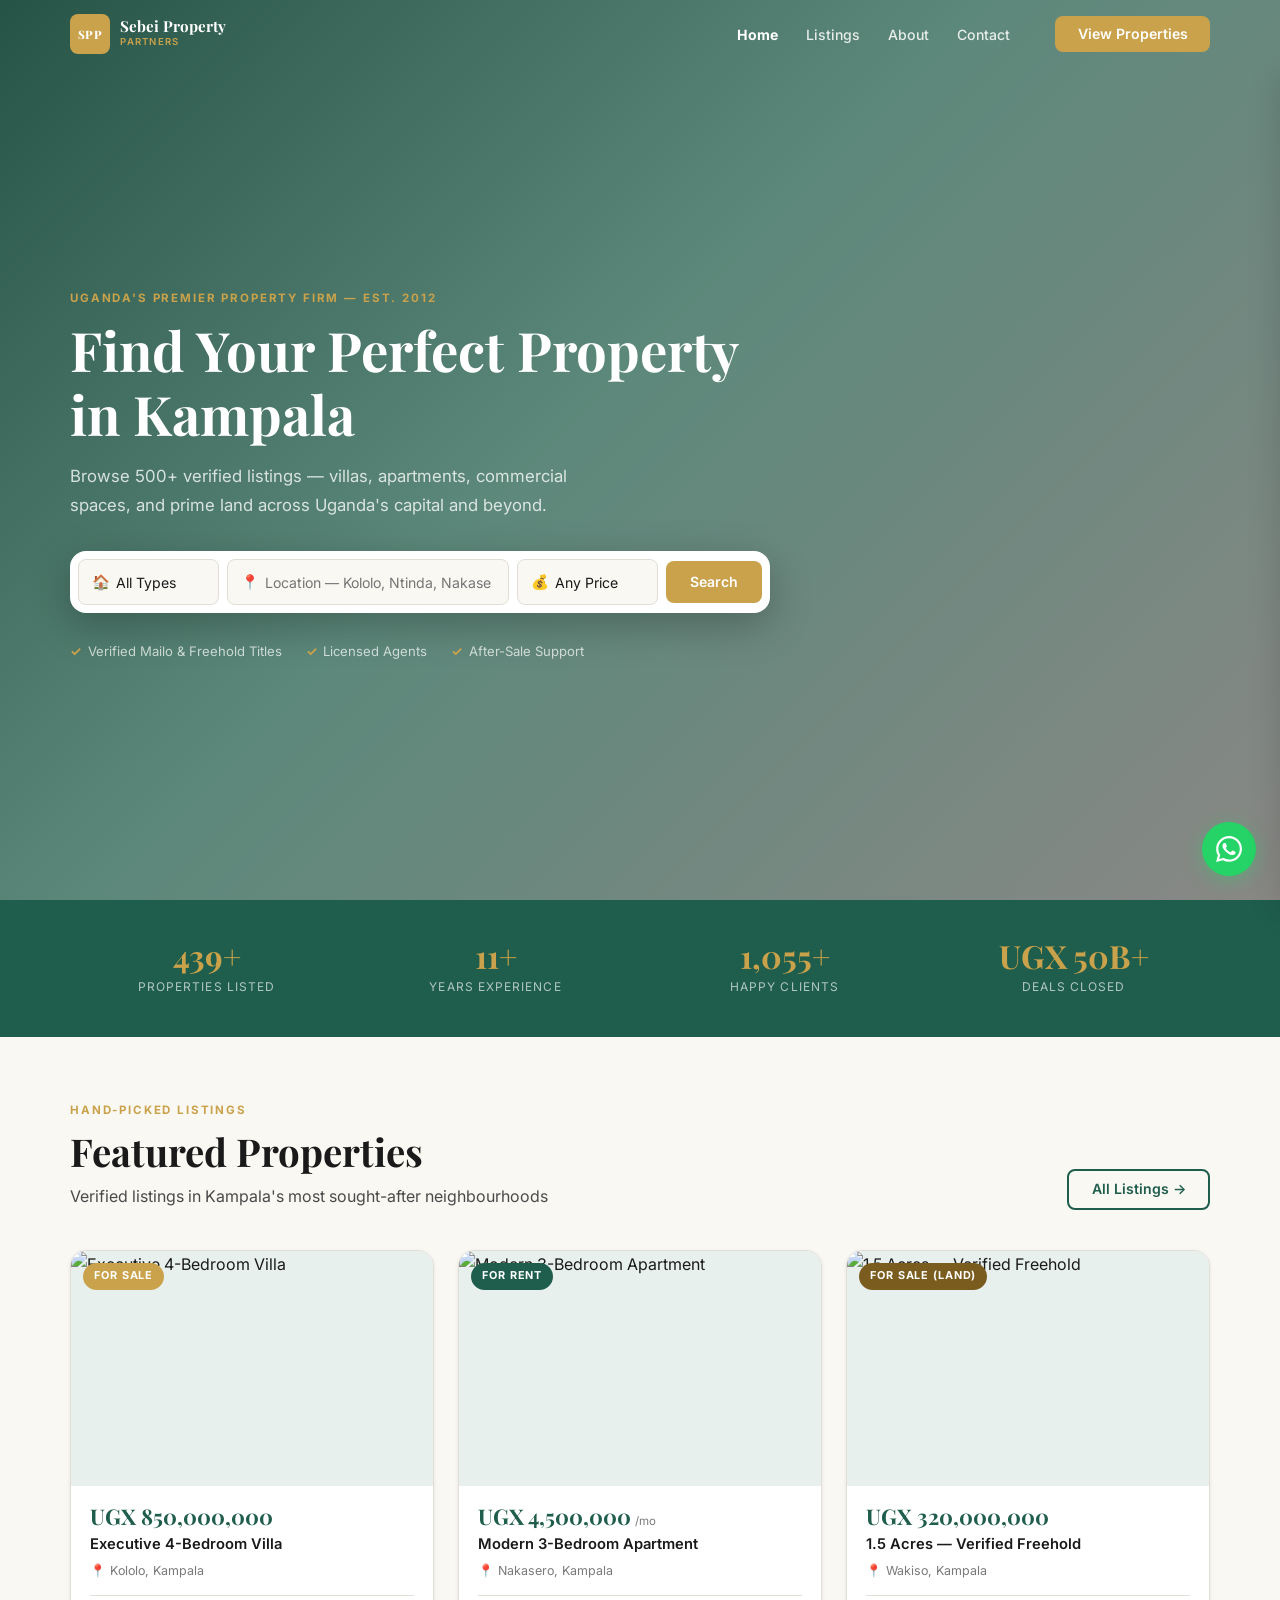
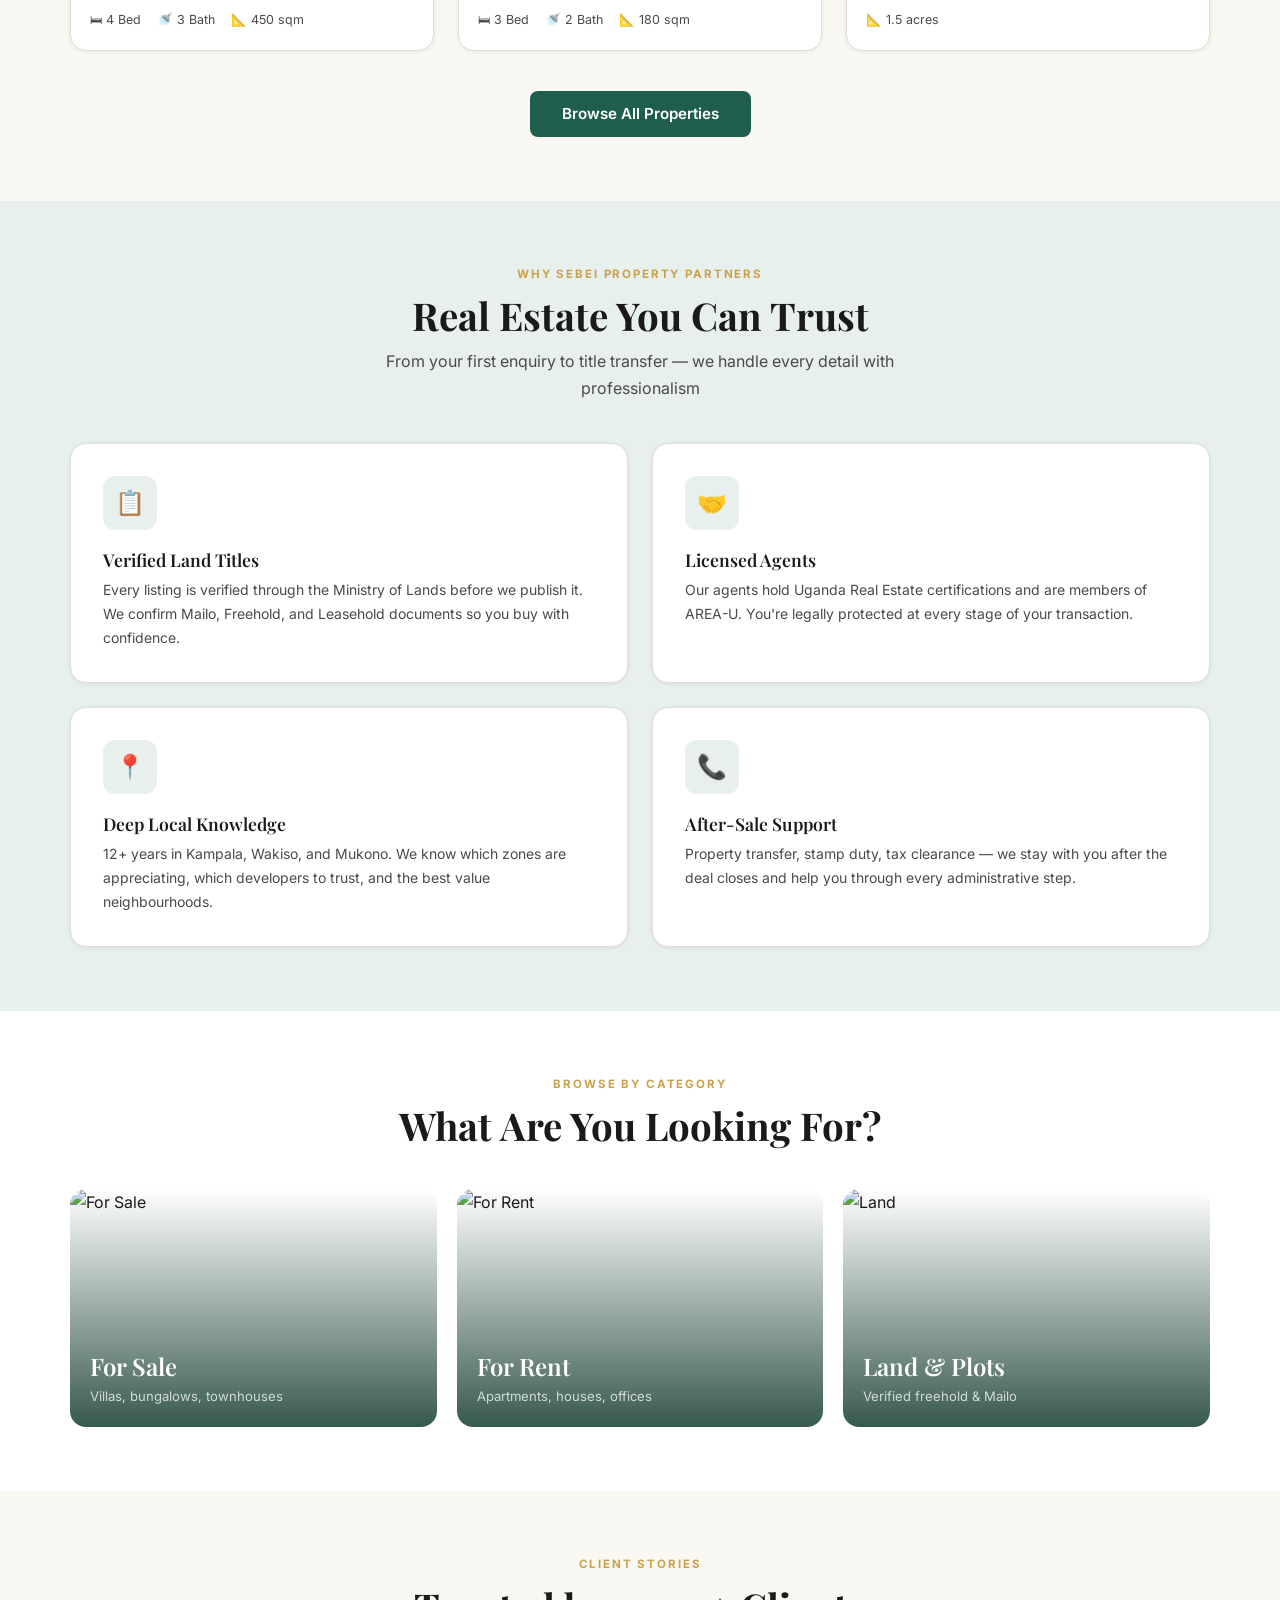
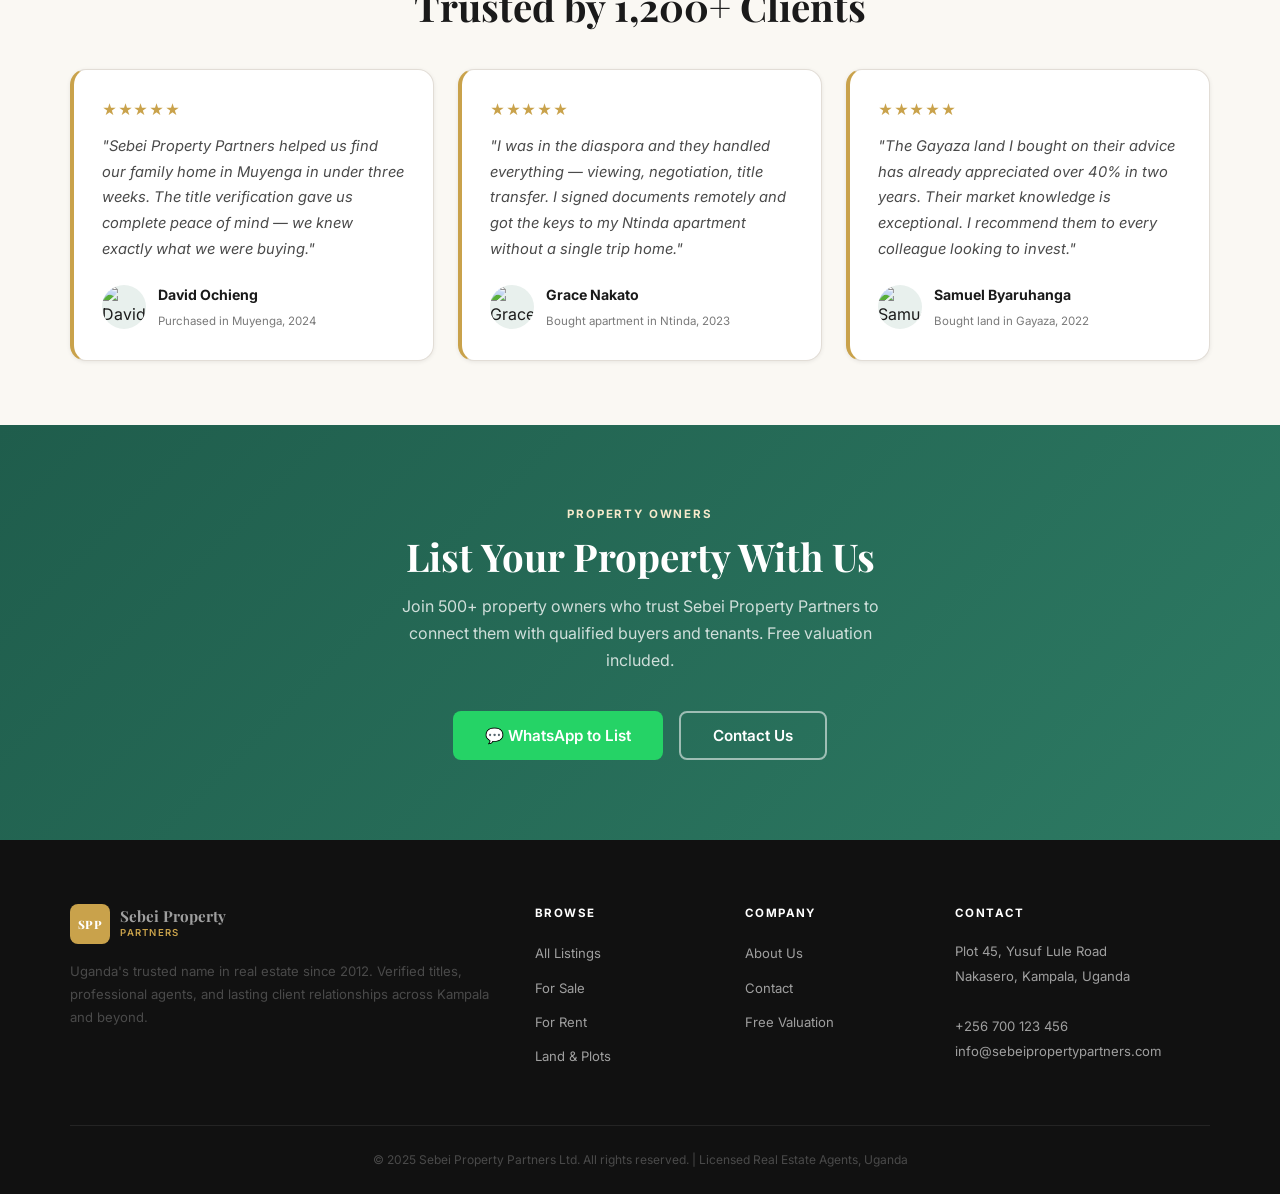
==== commit 0b8aa856: "Fix content loading bug and add scroll animations - Fix skeleton loaders stuck: moved MOCK_PROPERTIE" ====
--- a/index.html
+++ b/index.html
@@ -53,11 +53,11 @@
   <div class="hero-bg"></div>
   <div class="hero-overlay"></div>
   <div class="hero-content">
-    <span class="overline">Uganda's Premier Property Firm — Est. 2012</span>
-    <h1>Find Your Perfect Property<br>in Kampala</h1>
-    <p>Browse 500+ verified listings — villas, apartments, commercial spaces, and prime land across Uganda's capital and beyond.</p>
-
-    <div class="search-box" id="heroSearch">
+    <span class="overline hero-animate">Uganda's Premier Property Firm — Est. 2012</span>
+    <h1 class="hero-animate">Find Your Perfect Property<br>in Kampala</h1>
+    <p class="hero-animate">Browse 500+ verified listings — villas, apartments, commercial spaces, and prime land across Uganda's capital and beyond.</p>
+
+    <div class="search-box hero-animate" id="heroSearch">
       <div class="field-wrap">
         <span class="field-icon">🏠</span>
         <select id="searchType" aria-label="Property type">
@@ -84,7 +84,7 @@
       <button class="btn btn-gold" onclick="doHeroSearch()">Search</button>
     </div>
 
-    <div class="hero-trust">
+    <div class="hero-trust hero-animate">
       <span>Verified Mailo &amp; Freehold Titles</span>
       <span>Licensed Agents</span>
       <span>After-Sale Support</span>
@@ -96,9 +96,9 @@
 <div class="stats-bar">
   <div class="container">
     <div class="stats-grid">
-      <div class="stat-item"><strong>500+</strong><span>Properties Listed</span></div>
-      <div class="stat-item"><strong>12+</strong><span>Years Experience</span></div>
-      <div class="stat-item"><strong>1,200+</strong><span>Happy Clients</span></div>
+      <div class="stat-item"><strong data-count="500" data-suffix="+">500+</strong><span>Properties Listed</span></div>
+      <div class="stat-item"><strong data-count="12" data-suffix="+">12+</strong><span>Years Experience</span></div>
+      <div class="stat-item"><strong data-count="1200" data-suffix="+">1,200+</strong><span>Happy Clients</span></div>
       <div class="stat-item"><strong>UGX 50B+</strong><span>Deals Closed</span></div>
     </div>
   </div>
@@ -129,7 +129,7 @@
 </section>
 
 <!-- ===== WHY US ===== -->
-<section class="section" style="background:var(--green-pale)">
+<section class="section reveal-section" style="background:var(--green-pale)">
   <div class="container">
     <div class="section-header centered">
       <span class="overline">Why Sebei Property Partners</span>
@@ -162,7 +162,7 @@
 </section>
 
 <!-- ===== LISTINGS BY TYPE ===== -->
-<section class="section" style="background:white">
+<section class="section reveal-section" style="background:white">
   <div class="container">
     <div class="section-header centered">
       <span class="overline">Browse by Category</span>
@@ -195,7 +195,7 @@
 </section>
 
 <!-- ===== TESTIMONIALS ===== -->
-<section class="section" style="background:var(--cream)">
+<section class="section reveal-section" style="background:var(--cream)">
   <div class="container">
     <div class="section-header centered">
       <span class="overline">Client Stories</span>
@@ -301,5 +301,6 @@
 
 <script src="js/config.js"></script>
 <script src="js/main.js"></script>
+<script src="js/animations.js"></script>
 </body>
 </html>
--- a/css/style.css
+++ b/css/style.css
@@ -1414,3 +1414,34 @@
 /* Responsive helpers */
 @media (min-width: 640px)  { .hide-mobile { display: block !important; } }
 @media (max-width: 639px)  { .hide-mobile { display: none !important;  } }
+
+/* ===== ANIMATIONS ===== */
+@media (prefers-reduced-motion: no-preference) {
+  .hero-animate { will-change: opacity, transform; }
+
+  .property-card {
+    transition: transform 0.28s cubic-bezier(.22,.61,.36,1), box-shadow 0.28s ease, border-color 0.2s ease;
+  }
+  .property-card:hover {
+    transform: translateY(-6px) scale(1.01);
+    box-shadow: 0 16px 40px rgba(31,93,76,.18);
+    border-color: var(--green-pale);
+  }
+
+  .pillar-card {
+    transition: transform 0.25s ease, box-shadow 0.25s ease;
+  }
+  .pillar-card:hover { transform: translateY(-4px); box-shadow: var(--shadow-md); }
+
+  .testimonial-card {
+    transition: transform 0.25s ease, box-shadow 0.25s ease;
+  }
+  .testimonial-card:hover { transform: translateY(-3px); box-shadow: var(--shadow-md); }
+
+  .btn { transition: all 0.2s cubic-bezier(.22,.61,.36,1); }
+}
+
+/* ===== PRINT ===== */
+@media print {
+  .nav, .wa-float, .filters-section { display: none; }
+}
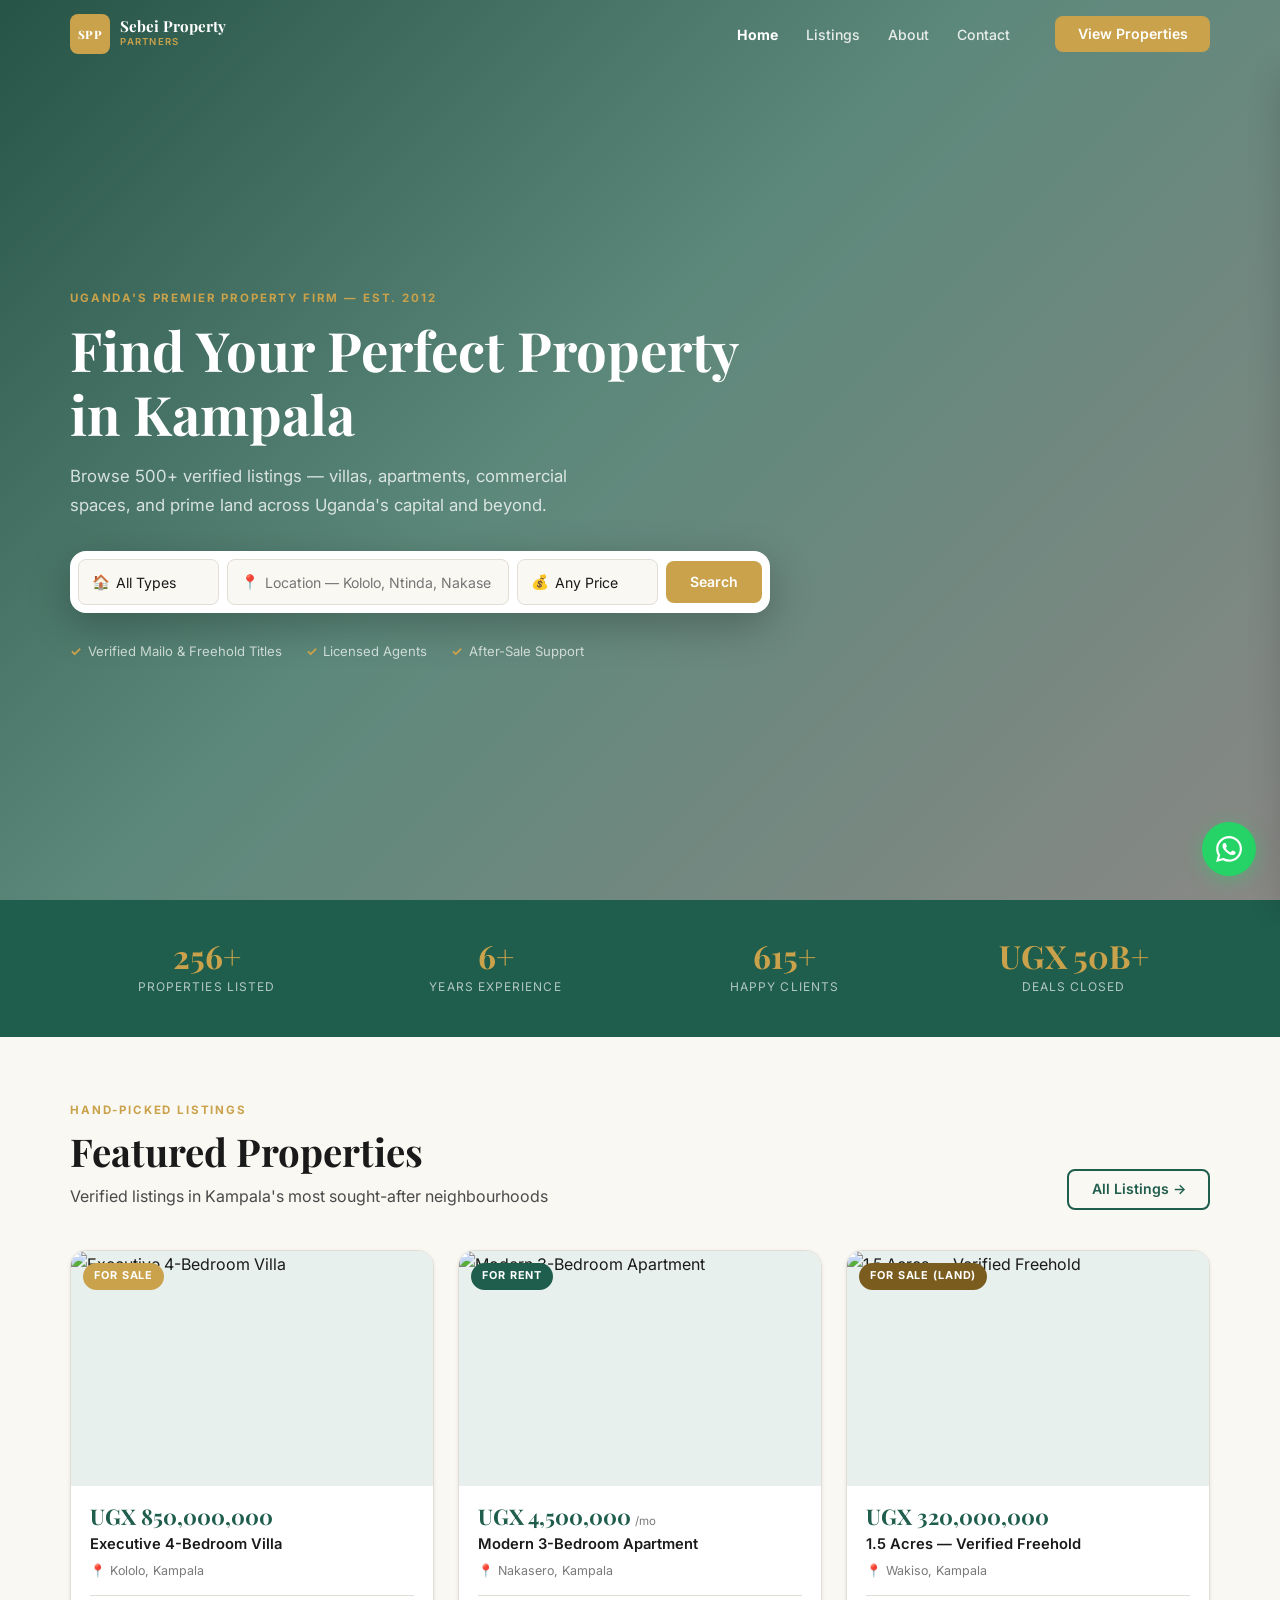
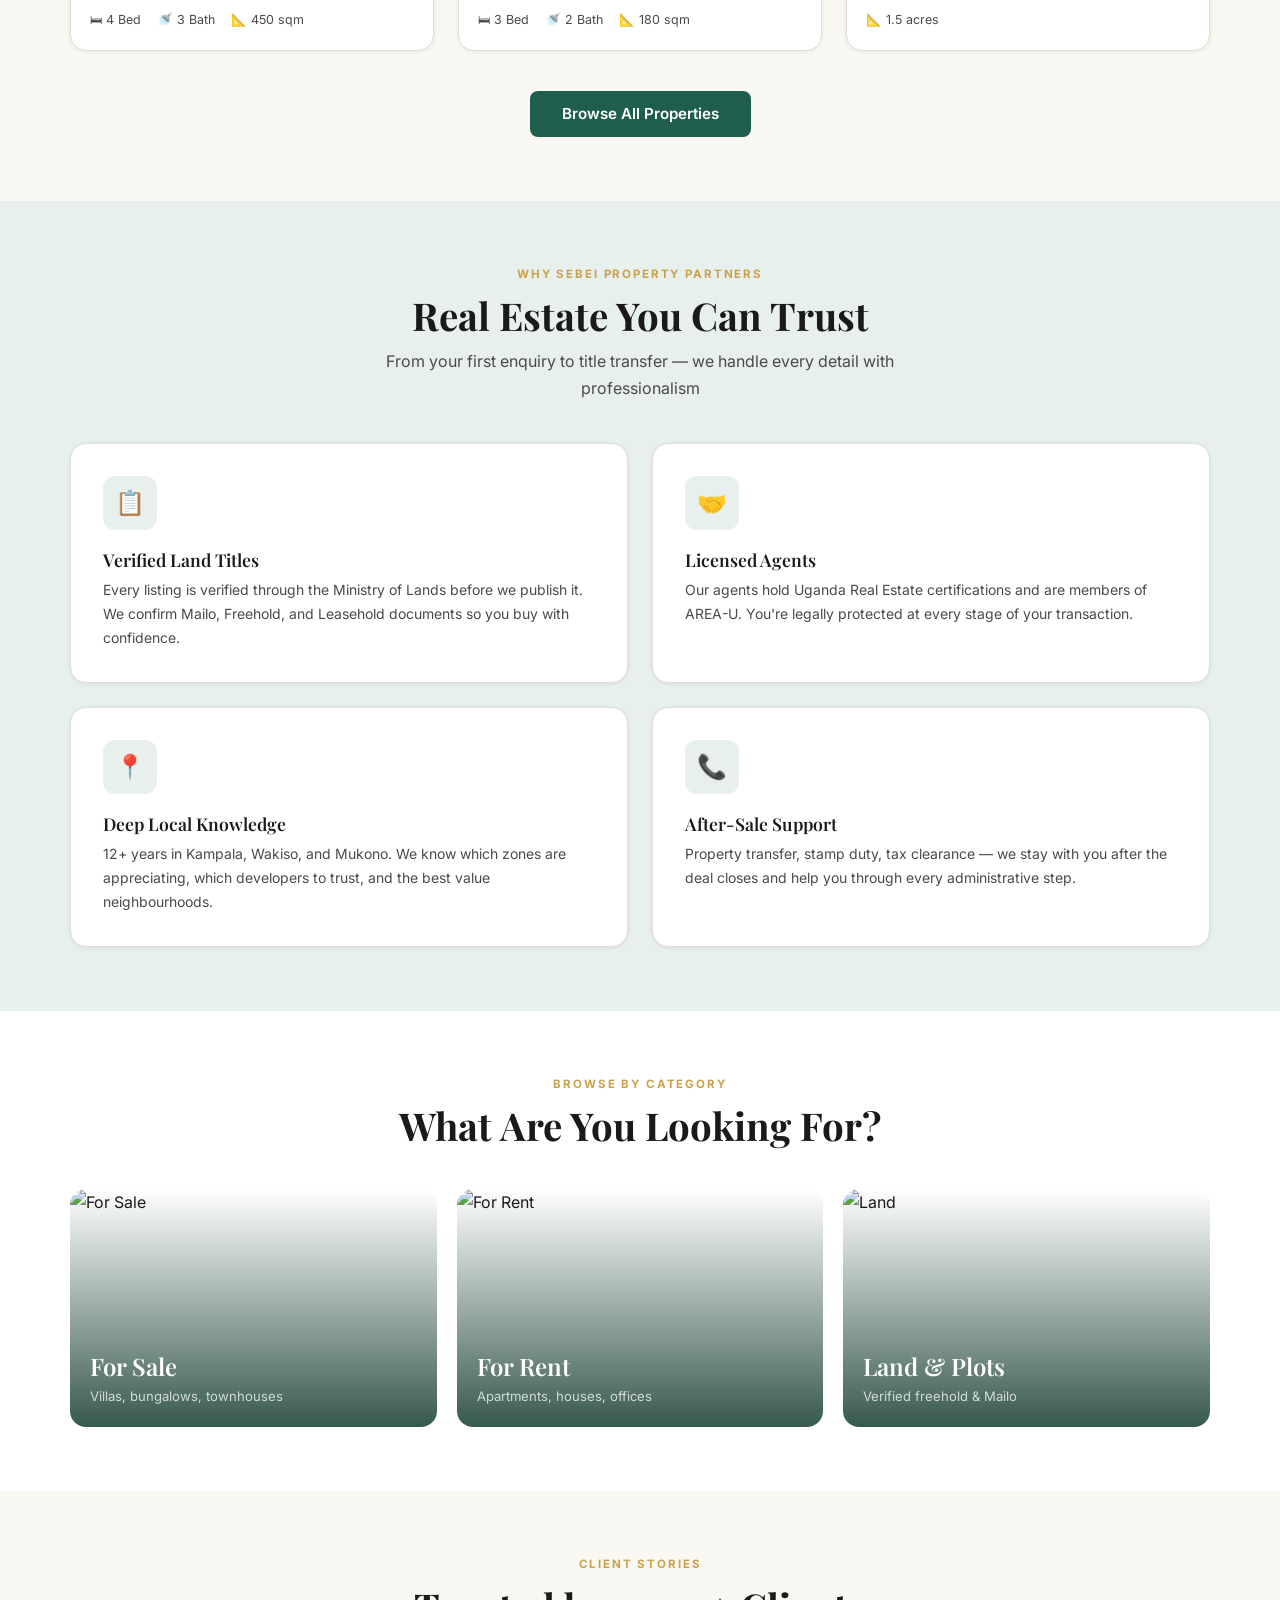
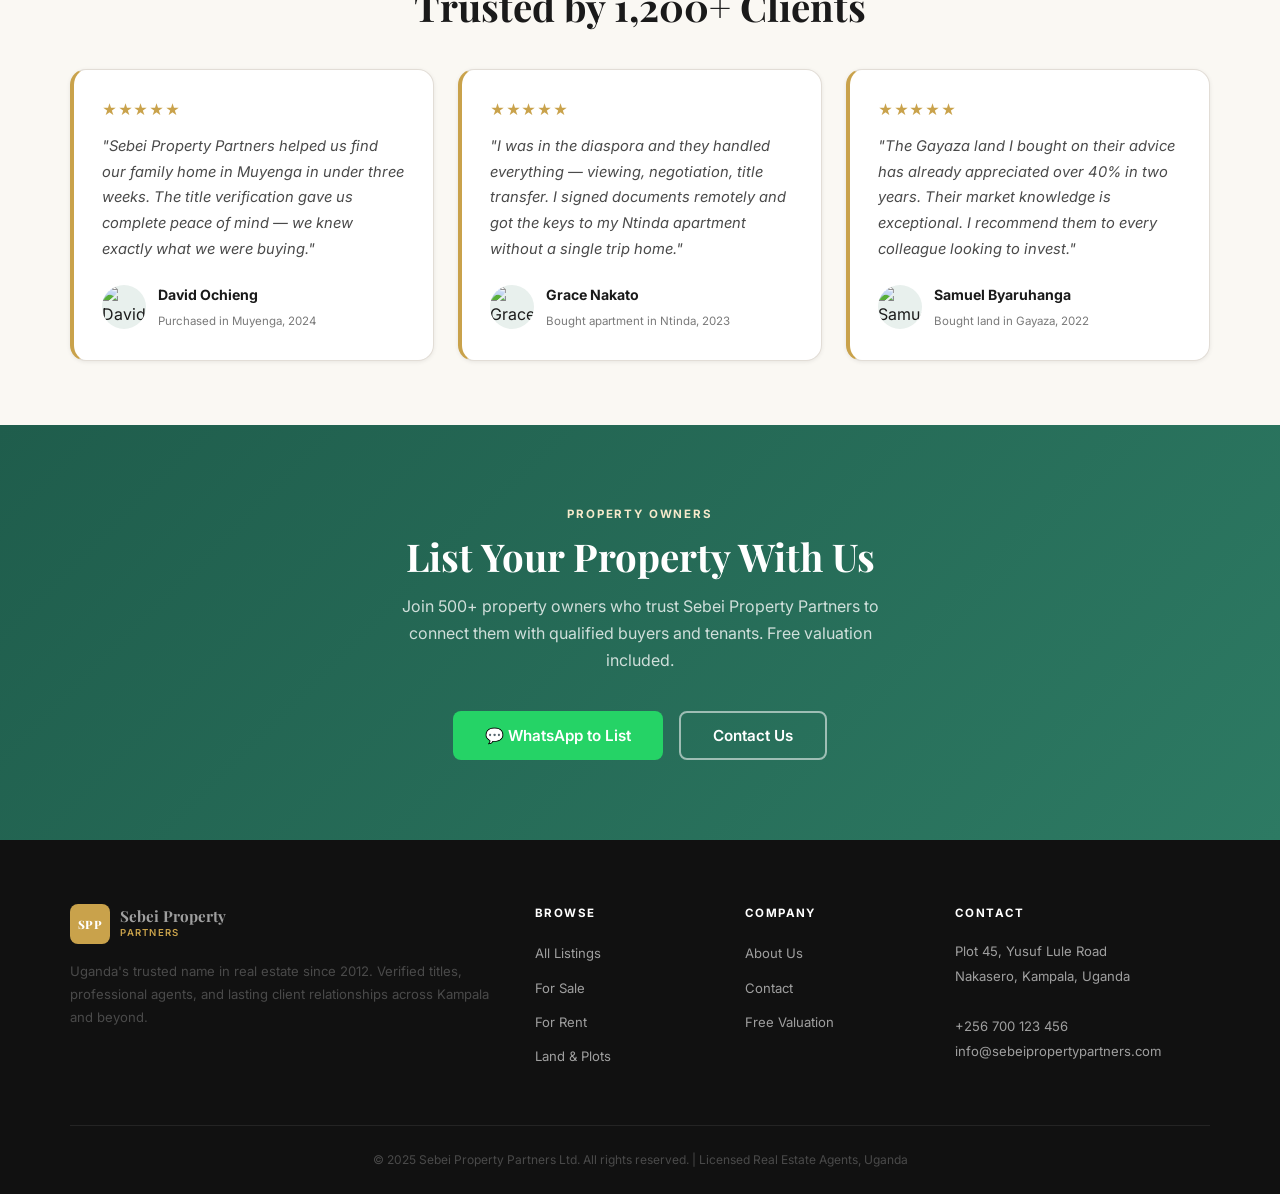
==== commit 5bc88217: "Fix Supabase hang: timeout wrapper + pin CDN to UMD build Root cause: Supabase API calls could hang " ====
--- a/index.html
+++ b/index.html
@@ -10,7 +10,7 @@
   <link rel="preconnect" href="https://fonts.googleapis.com">
   <link rel="preconnect" href="https://fonts.gstatic.com" crossorigin>
   <link href="https://fonts.googleapis.com/css2?family=Inter:wght@400;500;600;700&family=Playfair+Display:ital,wght@0,400;0,600;0,700;1,400&display=swap" rel="stylesheet">
-  <script src="https://cdn.jsdelivr.net/npm/@supabase/supabase-js@2"></script>
+  <script src="https://cdn.jsdelivr.net/npm/@supabase/supabase-js@2/dist/umd/supabase.js"></script>
   <link rel="stylesheet" href="css/style.css">
 </head>
 <body>
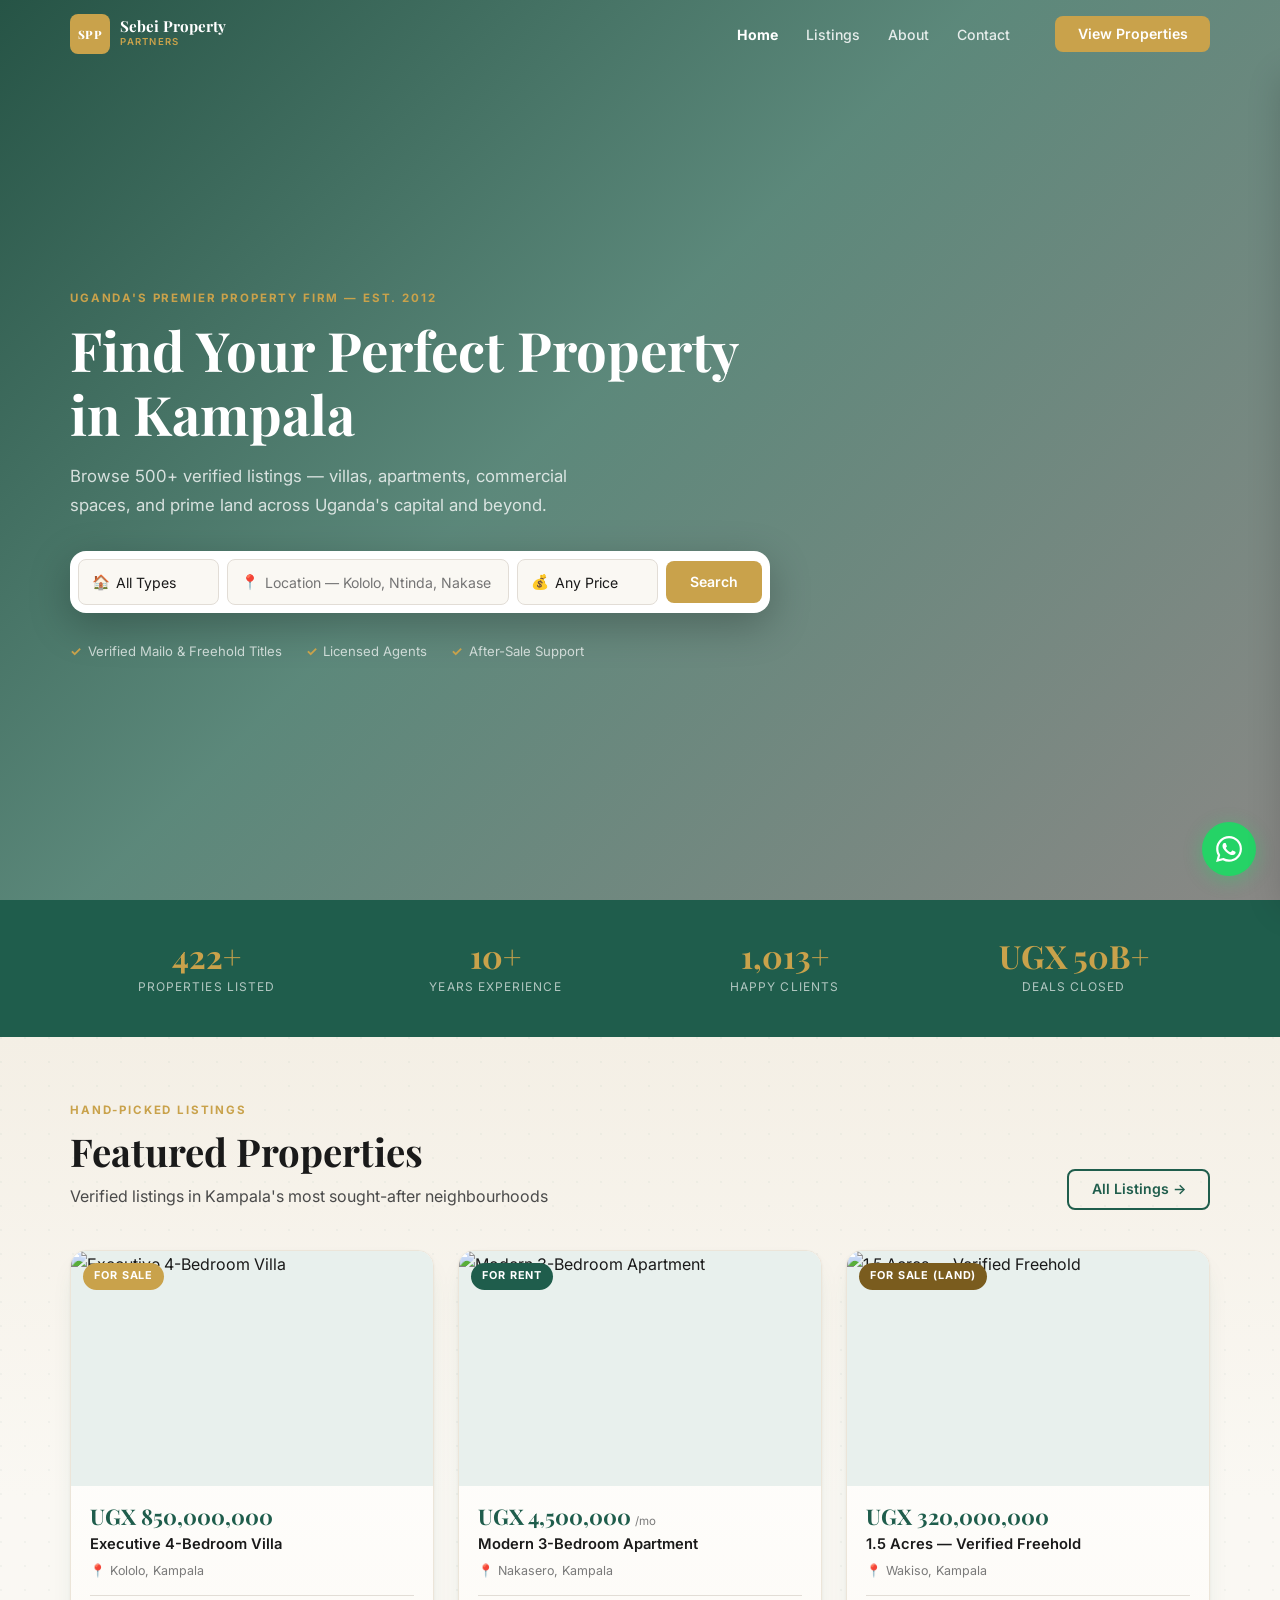
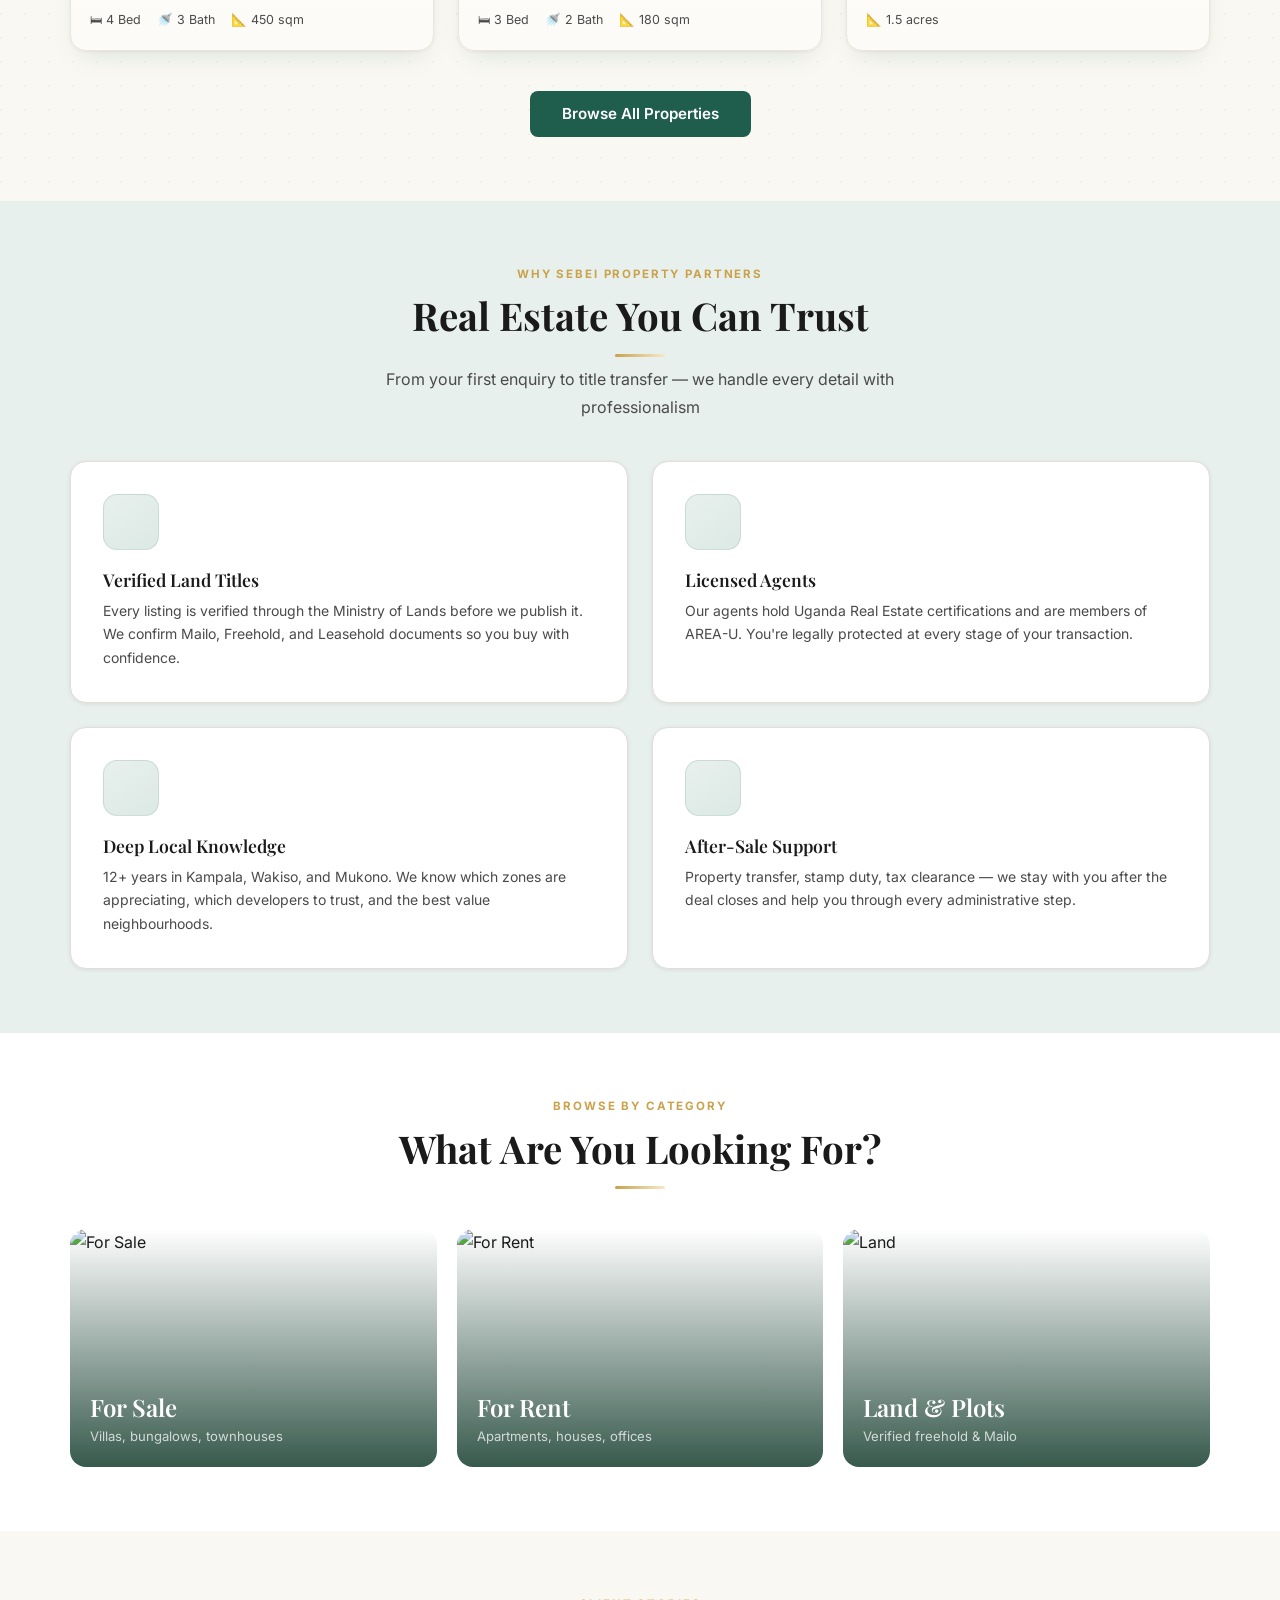
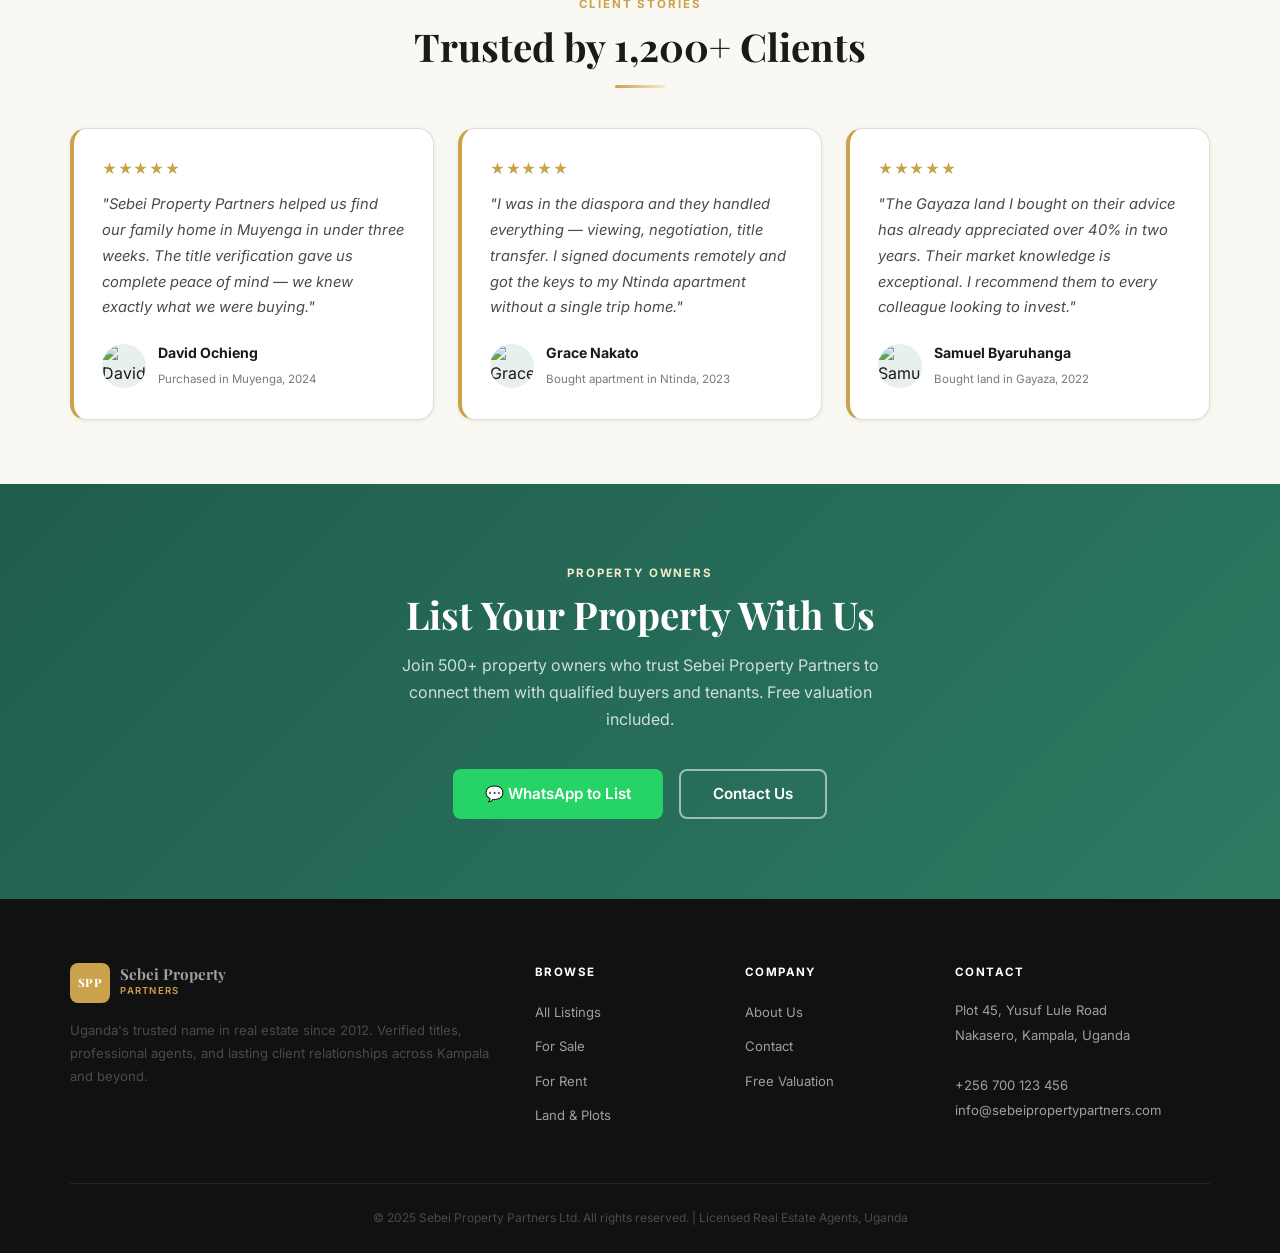
==== commit d43d222b: "Polish: card depth, Lucide pillar icons, section tint - Property cards: layered branded shadow, warm" ====
--- a/index.html
+++ b/index.html
@@ -105,7 +105,7 @@
 </div>
 
 <!-- ===== FEATURED LISTINGS ===== -->
-<section class="section" style="background:var(--cream)">
+<section class="section bg-featured">
   <div class="container">
     <div style="display:flex;align-items:flex-end;justify-content:space-between;flex-wrap:wrap;gap:1rem;margin-bottom:2.5rem">
       <div>
@@ -138,22 +138,22 @@
     </div>
     <div class="pillars-grid">
       <div class="pillar-card">
-        <div class="pillar-icon">📋</div>
+        <div class="pillar-icon"><i data-lucide="file-check-2"></i></div>
         <h3>Verified Land Titles</h3>
         <p>Every listing is verified through the Ministry of Lands before we publish it. We confirm Mailo, Freehold, and Leasehold documents so you buy with confidence.</p>
       </div>
       <div class="pillar-card">
-        <div class="pillar-icon">🤝</div>
+        <div class="pillar-icon"><i data-lucide="badge-check"></i></div>
         <h3>Licensed Agents</h3>
         <p>Our agents hold Uganda Real Estate certifications and are members of AREA-U. You're legally protected at every stage of your transaction.</p>
       </div>
       <div class="pillar-card">
-        <div class="pillar-icon">📍</div>
+        <div class="pillar-icon"><i data-lucide="map-pinned"></i></div>
         <h3>Deep Local Knowledge</h3>
         <p>12+ years in Kampala, Wakiso, and Mukono. We know which zones are appreciating, which developers to trust, and the best value neighbourhoods.</p>
       </div>
       <div class="pillar-card">
-        <div class="pillar-icon">📞</div>
+        <div class="pillar-icon"><i data-lucide="headset"></i></div>
         <h3>After-Sale Support</h3>
         <p>Property transfer, stamp duty, tax clearance — we stay with you after the deal closes and help you through every administrative step.</p>
       </div>
@@ -302,5 +302,7 @@
 <script src="js/config.js"></script>
 <script src="js/main.js"></script>
 <script src="js/animations.js"></script>
+<script src="https://unpkg.com/lucide@latest"></script>
+<script>if(window.lucide)lucide.createIcons();</script>
 </body>
 </html>
--- a/css/style.css
+++ b/css/style.css
@@ -395,19 +395,32 @@
 
 /* ===== PROPERTY CARD ===== */
 .property-card {
-  background: var(--white);
+  background: linear-gradient(180deg, #ffffff 0%, #fdfbf7 100%);
   border-radius: var(--radius-lg);
   overflow: hidden;
-  box-shadow: var(--shadow-sm);
-  transition: transform 0.25s ease, box-shadow 0.25s ease;
+  box-shadow: 0 1px 3px rgba(26,26,26,.05), 0 12px 28px -12px rgba(31,93,76,.18);
+  transition: transform 0.25s ease, box-shadow 0.25s ease, border-color 0.25s ease;
   display: flex;
   flex-direction: column;
   cursor: pointer;
-  border: 1px solid var(--border);
-}
+  border: 1px solid #ece5d9;
+  position: relative;
+}
+.property-card::after {
+  content: "";
+  position: absolute;
+  top: 0; left: 0; right: 0;
+  height: 3px;
+  background: linear-gradient(90deg, var(--gold), var(--gold-pale));
+  opacity: 0;
+  transition: opacity 0.3s ease;
+  z-index: 3;
+}
+.property-card:hover::after { opacity: 1; }
 .property-card:hover {
   transform: translateY(-5px);
-  box-shadow: var(--shadow-lg);
+  box-shadow: 0 1px 3px rgba(26,26,26,.05), 0 22px 44px -16px rgba(31,93,76,.28);
+  border-color: var(--gold-pale);
 }
 .card-image {
   position: relative;
@@ -773,12 +786,21 @@
 }
 .pillar-card:hover { box-shadow: var(--shadow-md); }
 .pillar-icon {
-  width: 54px; height: 54px;
-  background: var(--green-pale);
-  border-radius: 12px;
+  width: 56px; height: 56px;
+  background: linear-gradient(145deg, var(--green-pale), #dce9e4);
+  border: 1px solid rgba(31,93,76,.12);
+  border-radius: 14px;
   display: flex; align-items: center; justify-content: center;
-  font-size: 1.5rem;
+  color: var(--green);
   margin-bottom: 1.25rem;
+  transition: background 0.3s ease, color 0.3s ease, transform 0.3s ease, box-shadow 0.3s ease;
+}
+.pillar-icon svg { width: 26px; height: 26px; stroke-width: 1.75; }
+.pillar-card:hover .pillar-icon {
+  background: linear-gradient(145deg, var(--green), var(--green-mid));
+  color: var(--gold-pale);
+  transform: translateY(-2px);
+  box-shadow: 0 8px 18px -6px rgba(31,93,76,.4);
 }
 .pillar-card h3 { font-size: 1.1rem; margin-bottom: 0.5rem; }
 .pillar-card p   { font-size: 0.875rem; }
@@ -1424,8 +1446,8 @@
   }
   .property-card:hover {
     transform: translateY(-6px) scale(1.01);
-    box-shadow: 0 16px 40px rgba(31,93,76,.18);
-    border-color: var(--green-pale);
+    box-shadow: 0 1px 3px rgba(26,26,26,.05), 0 24px 48px -16px rgba(31,93,76,.30);
+    border-color: var(--gold-pale);
   }
 
   .pillar-card {
@@ -1445,3 +1467,218 @@
 @media print {
   .nav, .wa-float, .filters-section { display: none; }
 }
+
+/* ================================================================
+   MOBILE DESIGN POLISH — ≤767px
+   Most visitors are on phones — this block makes the experience
+   feel premium: larger touch targets, brand-coloured dropdowns,
+   tighter spacing, no iOS auto-zoom, safe WhatsApp placement.
+   ================================================================ */
+
+/* --- Spacing tighten-up ---------------------------------------- */
+@media (max-width: 767px) {
+  .container { padding: 0 1rem; }
+  .section   { padding: 2.75rem 0; }
+}
+
+/* --- Hero on small screens ------------------------------------ */
+@media (max-width: 767px) {
+  .hero-content {
+    padding: calc(var(--nav-h) + 2rem) 1rem 3rem;
+  }
+  .hero-content > p { font-size: 0.95rem; }
+  .hero-trust { gap: 1rem; margin-top: 1.25rem; }
+  .hero-trust span { font-size: 0.8rem; }
+}
+
+/* --- Page-hero on interior pages ------------------------------ */
+@media (max-width: 767px) {
+  .page-hero { padding: calc(var(--nav-h) + 1.5rem) 0 2rem; }
+}
+
+/* --- Search box: 16 px font prevents iOS auto-zoom ------------ */
+@media (max-width: 639px) {
+  .search-box {
+    padding: 0.75rem;
+    border-radius: var(--radius);
+    gap: 0.5rem;
+  }
+  .search-box select,
+  .search-box input {
+    font-size: 1rem;       /* ≥16 px = no iOS zoom */
+    min-height: 50px;
+    padding: 0.75rem 1rem 0.75rem 2.4rem;
+  }
+  .search-box .btn {
+    width: 100%;
+    min-height: 50px;
+    font-size: 1rem;
+    border-radius: var(--radius);
+    justify-content: center;
+  }
+}
+
+/* ===============================================================
+   FILTER BAR — the main mobile improvement
+   Rebrand selects to green/gold, 48 px touch targets, 2-col grid
+   =============================================================== */
+@media (max-width: 767px) {
+  .filters-section { padding: 1rem 0; }
+  .filters-inner   { gap: 0.875rem; }
+
+  /* Type pills — comfortably tappable, wrap cleanly */
+  .filter-tabs { gap: 0.4rem; }
+  .filter-tab {
+    padding: 0.6rem 1.05rem;
+    font-size: 0.875rem;
+    min-height: 42px;
+    display: inline-flex;
+    align-items: center;
+    white-space: nowrap;
+  }
+
+  /* Dropdown grid: 2 columns so they fill the screen cleanly */
+  .filter-selects {
+    display: grid;
+    grid-template-columns: 1fr 1fr;
+    gap: 0.5rem;
+  }
+  .filter-select-wrap { flex: none; min-width: 0; }
+
+  /* Styled to match the green/gold brand */
+  .filter-select {
+    width: 100%;
+    min-height: 48px;
+    padding: 0.625rem 2rem 0.625rem 0.875rem;
+    font-size: 1rem;                            /* 16 px — no iOS zoom */
+    font-weight: 500;
+    color: var(--dark);
+    background: var(--white);
+    border: 1.5px solid rgba(31, 93, 76, 0.38); /* subtle green */
+    border-radius: var(--radius);
+    transition: border-color var(--t), box-shadow var(--t);
+  }
+  .filter-select:focus {
+    border-color: var(--gold);
+    box-shadow: 0 0 0 3px rgba(201, 162, 75, 0.2);
+    outline: none;
+  }
+  /* Green chevron to complete the brand look */
+  .filter-select-wrap::after {
+    color: var(--green);
+    font-size: 0.78rem;
+    right: 0.7rem;
+  }
+  /* Clear button spans full width on its own row */
+  .filter-selects > .btn {
+    grid-column: 1 / -1;
+    min-height: 42px;
+    font-size: 0.875rem;
+  }
+}
+
+/* --- Property cards ------------------------------------------- */
+@media (max-width: 767px) {
+  .properties-grid { gap: 1.25rem; }
+  .card-image      { padding-top: 60%; }
+  .card-body       { padding: 1rem 1.125rem 1.125rem; }
+  .card-price      { font-size: 1.42rem; }
+  .card-features   { gap: 0.75rem; }
+}
+
+/* --- Stats bar ------------------------------------------------ */
+@media (max-width: 767px) {
+  .stats-bar { padding: 2rem 0; }
+  .stat-item strong { font-size: 1.75rem; }
+}
+
+/* --- CTA section: stack buttons on small screens -------------- */
+@media (max-width: 639px) {
+  .cta-section { padding: 3.5rem 0; }
+  .cta-buttons { flex-direction: column; align-items: center; }
+  .cta-buttons .btn { width: 100%; max-width: 320px; }
+}
+
+/* --- Nav mobile menu: taller tap targets ---------------------- */
+@media (max-width: 767px) {
+  .nav-mobile { padding: 0.25rem 1rem 2.5rem; }
+  .nav-mobile ul li a {
+    padding: 1rem 0.875rem;
+    font-size: 1rem;
+  }
+}
+
+/* --- WhatsApp float: tuck into corner, doesn't overlap toasts - */
+@media (max-width: 767px) {
+  .wa-float {
+    width: 50px; height: 50px;
+    bottom: 1.25rem;
+    right: 1rem;
+  }
+  .wa-float svg { width: 22px; height: 22px; }
+  /* Push toasts above the WA button */
+  .toast-wrap { bottom: 5rem; }
+}
+
+/* --- Contact form inputs: 16 px prevents iOS zoom ------------- */
+@media (max-width: 767px) {
+  .form-control {
+    font-size: 1rem;
+    min-height: 48px;
+    padding: 0.75rem 1rem;
+  }
+  textarea.form-control { min-height: 120px; }
+  /* First/last name side-by-side → stack on smallest phones */
+  @media (max-width: 479px) {
+    .form-row { grid-template-columns: 1fr; }
+  }
+}
+
+/* --- Pillars / testimonials: comfy mobile padding ------------- */
+@media (max-width: 599px) {
+  .pillar-card      { padding: 1.5rem; }
+  .testimonial-card { padding: 1.375rem; }
+}
+
+/* --- Footer spacing ------------------------------------------- */
+@media (max-width: 639px) {
+  .footer { padding: 3rem 0 0; }
+  .footer-grid { gap: 2rem; }
+}
+
+/* --- Safe area on notched phones (iPhone X+) ------------------ */
+@supports (padding: max(0px)) {
+  @media (max-width: 767px) {
+    .wa-float {
+      bottom: max(1.25rem, calc(env(safe-area-inset-bottom) + 0.75rem));
+    }
+    .nav-mobile {
+      padding-bottom: max(2.5rem, calc(env(safe-area-inset-bottom) + 1.5rem));
+    }
+  }
+}
+
+/* ============================================================
+   VISUAL POLISH — depth, tint & gold accents
+   ============================================================ */
+
+/* Tinted, faintly-textured background so white cards separate */
+.bg-featured {
+  background:
+    radial-gradient(circle at 1px 1px, rgba(31,93,76,.04) 1px, transparent 0) 0 0 / 24px 24px,
+    linear-gradient(180deg, #f4efe5 0%, var(--cream) 60%);
+}
+
+/* Refined gold accent rule under centered section headings */
+.section-header.centered h2::after {
+  content: "";
+  display: block;
+  width: 50px;
+  height: 3px;
+  margin: 0.95rem auto 0;
+  background: linear-gradient(90deg, var(--gold), var(--gold-pale));
+  border-radius: 2px;
+}
+
+/* Lucide icons render crisp at brand weight */
+.pillar-icon [data-lucide] { width: 26px; height: 26px; }
